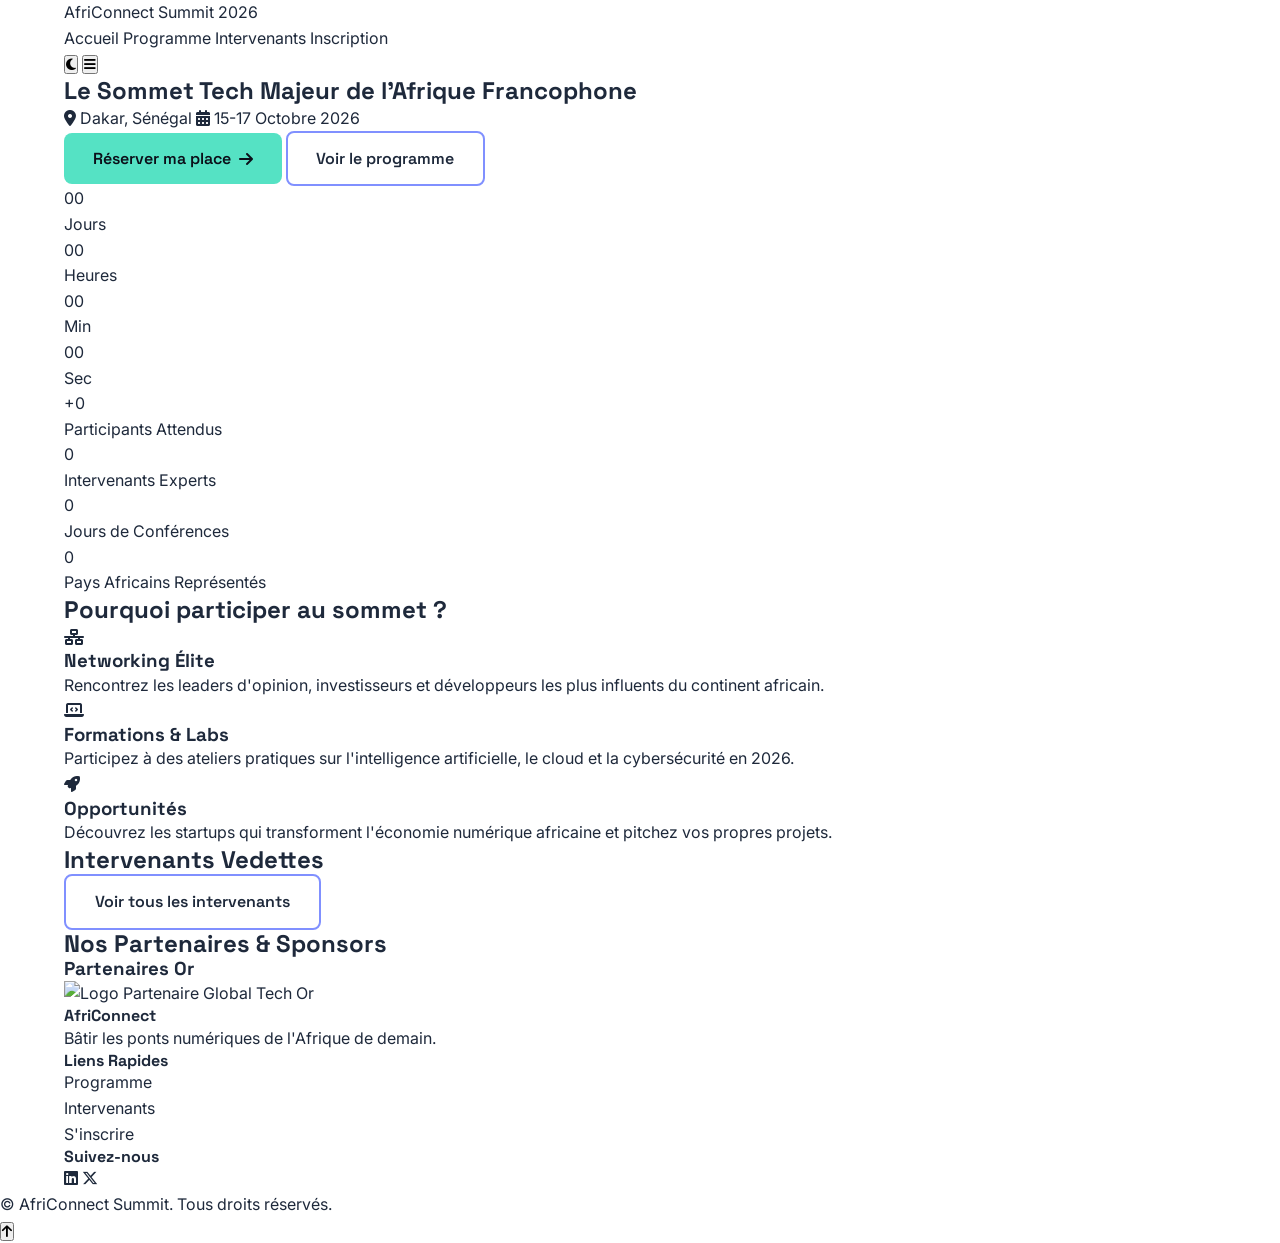
==== index.html @ b9d04c06 "feat: structure HTML sémantique de la page d'accueil avec navbar et footer" ====
<!DOCTYPE html>
<html lang="fr">
<head>
    <meta charset="UTF-8">
    <meta name="viewport" content="width=device-width, initial-scale=1.0">
    <title>AfriConnect Summit 2026 | Accueil</title>
    <link rel="preconnect" href="https://fonts.googleapis.com">
    <link rel="preconnect" href="https://fonts.gstatic.com" crossorigin>
    <link href="https://fonts.googleapis.com/css2?family=Inter:wght@400;500;600&family=Space+Grotesk:wght@500;700&display=swap" rel="stylesheet">
    
    <link rel="stylesheet" href="https://cdnjs.cloudflare.com/ajax/libs/font-awesome/6.4.0/css/all.min.css">
    
    <link rel="stylesheet" href="css/style.css">
</head>
<body>

    <header class="navbar-header">
        <div class="container navbar">
            <a href="index.html" class="logo">AfriConnect Summit 2026</a>
            
            <nav class="nav-links" aria-label="Navigation principale">
                <a href="index.html" class="active">Accueil</a>
                <a href="programme.html">Programme</a>
                <a href="intervenants.html">Intervenants</a>
                <a href="contact.html">Inscription</a>
            </nav>
            
            <div class="nav-actions">
                <button id="theme-toggle" aria-label="Changer de thème">
                    <i class="fa-solid : checked fa-moon"></i>
                </button>
                <button class="hamburger" aria-label="Ouvrir le menu mobile">
                    <i class="fa-solid fa-bars"></i>
                </button>
            </div>
        </div>
    </header>

    <main>
        <section class="hero-section">
            <div class="container hero-content">
                <h1>Le Sommet Tech Majeur de l'Afrique Francophone</h1>
                <div class="hero-subtitle">
                    <span><i class="fa-solid fa-location-dot"></i> Dakar, Sénégal</span>
                    <span><i class="fa-solid fa-calendar-days"></i> 15-17 Octobre 2026</span>
                </div>
                
                <div class="hero-buttons">
                    <a href="contact.html" class="btn btn-primary">Réserver ma place <i class="fa-solid fa-arrow-right"></i></a>
                    <a href="programme.html" class="btn btn-secondary">Voir le programme</a>
                </div>
                
                <div class="countdown-container">
                    <div class="countdown-item">
                        <span id="days">00</span>
                        <p>Jours</p>
                    </div>
                    <div class="countdown-item">
                        <span id="hours">00</span>
                        <p>Heures</p>
                    </div>
                    <div class="countdown-item">
                        <span id="minutes">00</span>
                        <p>Min</p>
                    </div>
                    <div class="countdown-item">
                        <span id="seconds">00</span>
                        <p>Sec</p>
                    </div>
                </div>
            </div>
        </section>

        <section class="stats-section section-padding">
            <div class="container">
                <div class="stats-grid">
                    <article class="stat-card">
                        <span class="stat-number" data-target="1200">+0</span>
                        <p class="stat-label">Participants Attendus</p>
                    </article>
                    <article class="stat-card">
                        <span class="stat-number" data-target="48">0</span>
                        <p class="stat-label">Intervenants Experts</p>
                    </article>
                    <article class="stat-card">
                        <span class="stat-number" data-target="3">0</span>
                        <p class="stat-label">Jours de Conférences</p>
                    </article>
                    <article class="stat-card">
                        <span class="stat-number" data-target="12">0</span>
                        <p class="stat-label">Pays Africains Représentés</p>
                    </article>
                </div>
            </div>
        </section>

        <section class="why-section section-padding">
            <div class="container">
                <h2 class="section-title">Pourquoi participer au sommet ?</h2>
                <div class="why-flex">
                    <div class="why-card">
                        <i class="fa-solid fa-network-wired why-icon"></i>
                        <h3>Networking Élite</h3>
                        <p>Rencontrez les leaders d'opinion, investisseurs et développeurs les plus influents du continent africain.</p>
                    </div>
                    <div class="why-card">
                        <i class="fa-solid fa-laptop-code why-icon"></i>
                        <h3>Formations & Labs</h3>
                        <p>Participez à des ateliers pratiques sur l'intelligence artificielle, le cloud et la cybersécurité en 2026.</p>
                    </div>
                    <div class="why-card">
                        <i class="fa-solid fa-rocket why-icon"></i>
                        <h3>Opportunités</h3>
                        <p>Découvrez les startups qui transforment l'économie numérique africaine et pitchez vos propres projets.</p>
                    </div>
                </div>
            </div>
        </section>

        <section class="featured-section section-padding">
            <div class="container">
                <h2 class="section-title">Intervenants Vedettes</h2>
                <div class="speakers-grid-featured">
                    </div>
                <div class="center-btn">
                    <a href="intervenants.html" class="btn btn-secondary">Voir tous les intervenants</a>
                </div>
            </div>
        </section>

        <section class="sponsors-section section-padding">
            <div class="container">
                <h2 class="section-title">Nos Partenaires & Sponsors</h2>
                
                <div class="sponsors-level gold">
                    <h3>Partenaires Or</h3>
                    <div class="sponsors-flex">
                        <div class="sponsor-logo"><img src="images/sponsor1.png" alt="Logo Partenaire Global Tech Or"></div>
                    </div>
                </div>
            </div>
        </section>
    </main>

    <footer class="main-footer">
        <div class="container footer-content">
            <div class="footer-col">
                <h4>AfriConnect</h4>
                <p>Bâtir les ponts numériques de l'Afrique de demain.</p>
            </div>
            <div class="footer-col">
                <h4>Liens Rapides</h4>
                <ul>
                    <li><a href="programme.html">Programme</a></li>
                    <li><a href="intervenants.html">Intervenants</a></li>
                    <li><a href="contact.html">S'inscrire</a></li>
                </ul>
            </div>
            <div class="footer-col">
                <h4>Suivez-nous</h4>
                <div class="social-links">
                    <a href="#" aria-label="Suivre sur LinkedIn"><i class="fa-brands fa-linkedin"></i></a>
                    <a href="#" aria-label="Suivre sur X / Twitter"><i class="fa-brands fa-x-twitter"></i></a>
                </div>
            </div>
        </div>
        <div class="footer-bottom">
            <p>&copy; <span id="footer-year"></span> AfriConnect Summit. Tous droits réservés.</p>
        </div>
        <button id="scroll-top" aria-label="Retourner en haut de la page"><i class="fa-solid fa-arrow-up"></i></button>
    </footer>

</body>
</html>
---- css/style.css ----
/* ==========================================================================
   1. VARIABLES & THÈMES (Design System) - AfriConnect Summit 2026
   ========================================================================== */
:root {
    /* Polices obligatoires (Expressive pour titres, Lisible pour le corps) */
    --font-title: 'Space Grotesk', 'Montserrat', sans-serif;
    --font-body: 'Inter', 'Roboto', sans-serif;
    
    /* Espacements, Bordures & Transitions */
    --radius-sm: 4px;
    --radius-md: 8px;
    --radius-lg: 16px;
    --transition-smooth: all 0.3s ease-in-out;
    --container-width: 1200px;

    /* Palette Light Mode (Inspirée de ta palette de couleurs) */
    --bg-primary: #ffffff;
    --bg-secondary: #f4f7fe;        
    --text-primary: #1e293b;        
    --text-secondary: #64748b;      
    
    /* Nuances extraites de ton dégradé */
    --brand-primary: #8090ff;       /* Bleu-violet (gauche de la palette) */
    --brand-secondary: #63b5e5;     /* Bleu-cyan (milieu de la palette) */
    --accent-color: #55e2c4;        /* Turquoise/Menthe vif (droite de la palette) */
    --accent-hover: #40cbb1;        
    
    --border-color: #e2e8f0;
    --shadow-color: rgba(128, 144, 255, 0.15);
}

/* Configuration anticipée du Thème Sombre via l'attribut [data-theme="dark"] */
[data-theme="dark"] {
    --bg-primary: #0b0f19;          
    --bg-secondary: #151b2c;        
    --text-primary: #f8fafc;
    --text-secondary: #94a3b8;
    
    --brand-primary: #9aa7ff;       
    --brand-secondary: #7ecbf5;
    --accent-color: #50f2b0;        /* Plus lumineux en mode sombre pour le contraste */
    --accent-hover: #55e2c4;
    
    --border-color: #242f47;
    --shadow-color: rgba(0, 0, 0, 0.5);
}

/* ==========================================================================
   2. STYLES DE BASE & RESET GLOBAL
   ========================================================================== */
* {
    margin: 0;
    padding: 0;
    box-sizing: border-box;
}

html {
    scroll-behavior: smooth; /* Requis pour le bouton retour en haut fluide */
}

body {
    font-family: var(--font-body);
    background-color: var(--bg-primary);
    color: var(--text-primary);
    line-height: 1.6;
    transition: var(--transition-smooth); /* Permet une transition fluide lors du switch de thème */
    overflow-x: hidden;
}

h1, h2, h3, h4 {
    font-family: var(--font-title);
    font-weight: 700;
    line-height: 1.2;
}

a {
    text-decoration: none;
    color: inherit;
    transition: var(--transition-smooth);
}

ul {
    list-style: none;
}

img {
    max-width: 100%;
    display: block;
}

/* Conteneur global centré */
.container {
    width: 100%;
    max-width: var(--container-width);
    margin: 0 auto;
    padding: 0 1.5rem;
}

/* ==========================================================================
   3. COMPOSANTS DE BOUTONS INTERACTIFS (Avec transitions)
   ========================================================================== */
.btn {
    display: inline-flex;
    align-items: center;
    gap: 0.5rem;
    padding: 0.8rem 1.8rem;
    border-radius: var(--radius-md);
    font-family: var(--font-title);
    font-weight: 600;
    cursor: pointer;
    transition: var(--transition-smooth);
    border: none;
}

.btn-primary {
    background-color: var(--accent-color);
    color: #0b0f19; /* Évite le texte blanc sur fond menthe trop clair */
}

.btn-primary:hover {
    background-color: var(--accent-hover);
    transform: translateY(-2px); /* Effet d'élévation moderne au survol */
}

.btn-secondary {
    background-color: transparent;
    border: 2px solid var(--brand-primary);
    color: var(--text-primary);
}

.btn-secondary:hover {
    background-color: var(--brand-primary);
    color: #ffffff;
    transform: translateY(-2px);
}
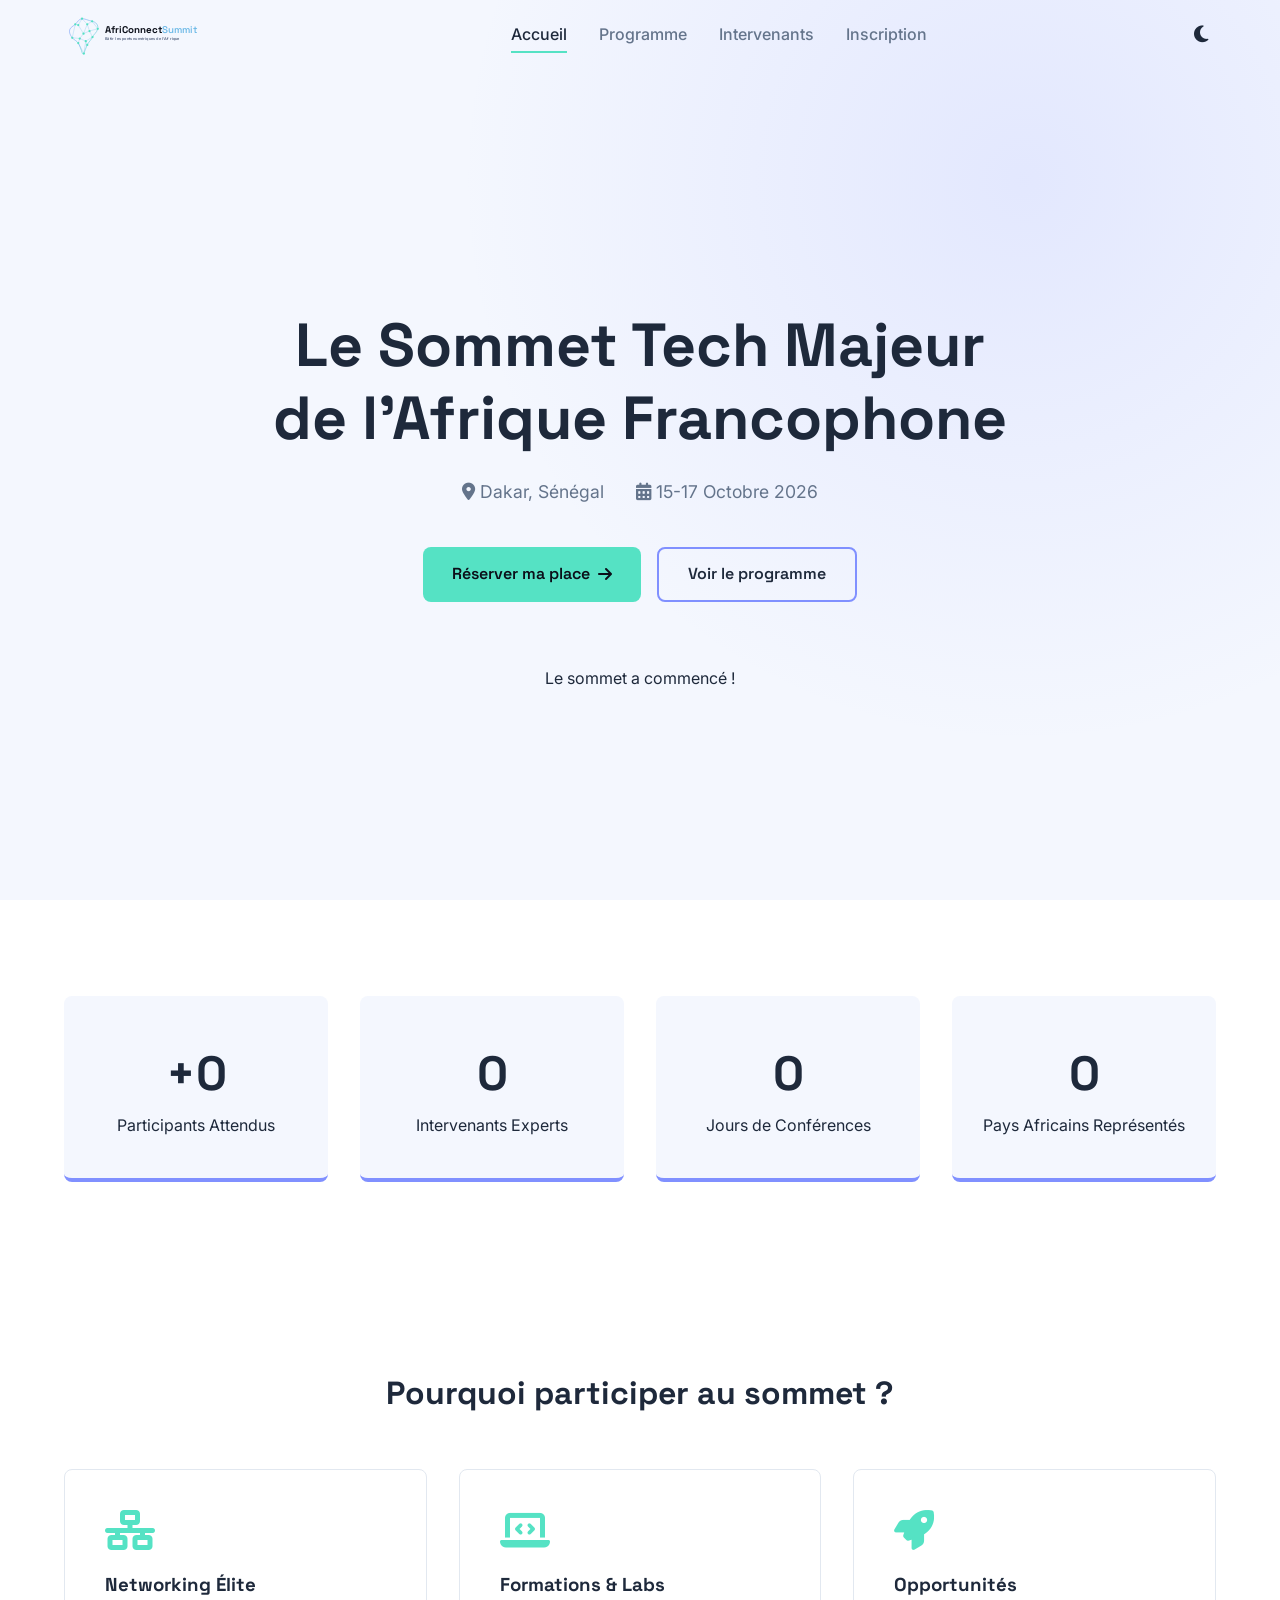
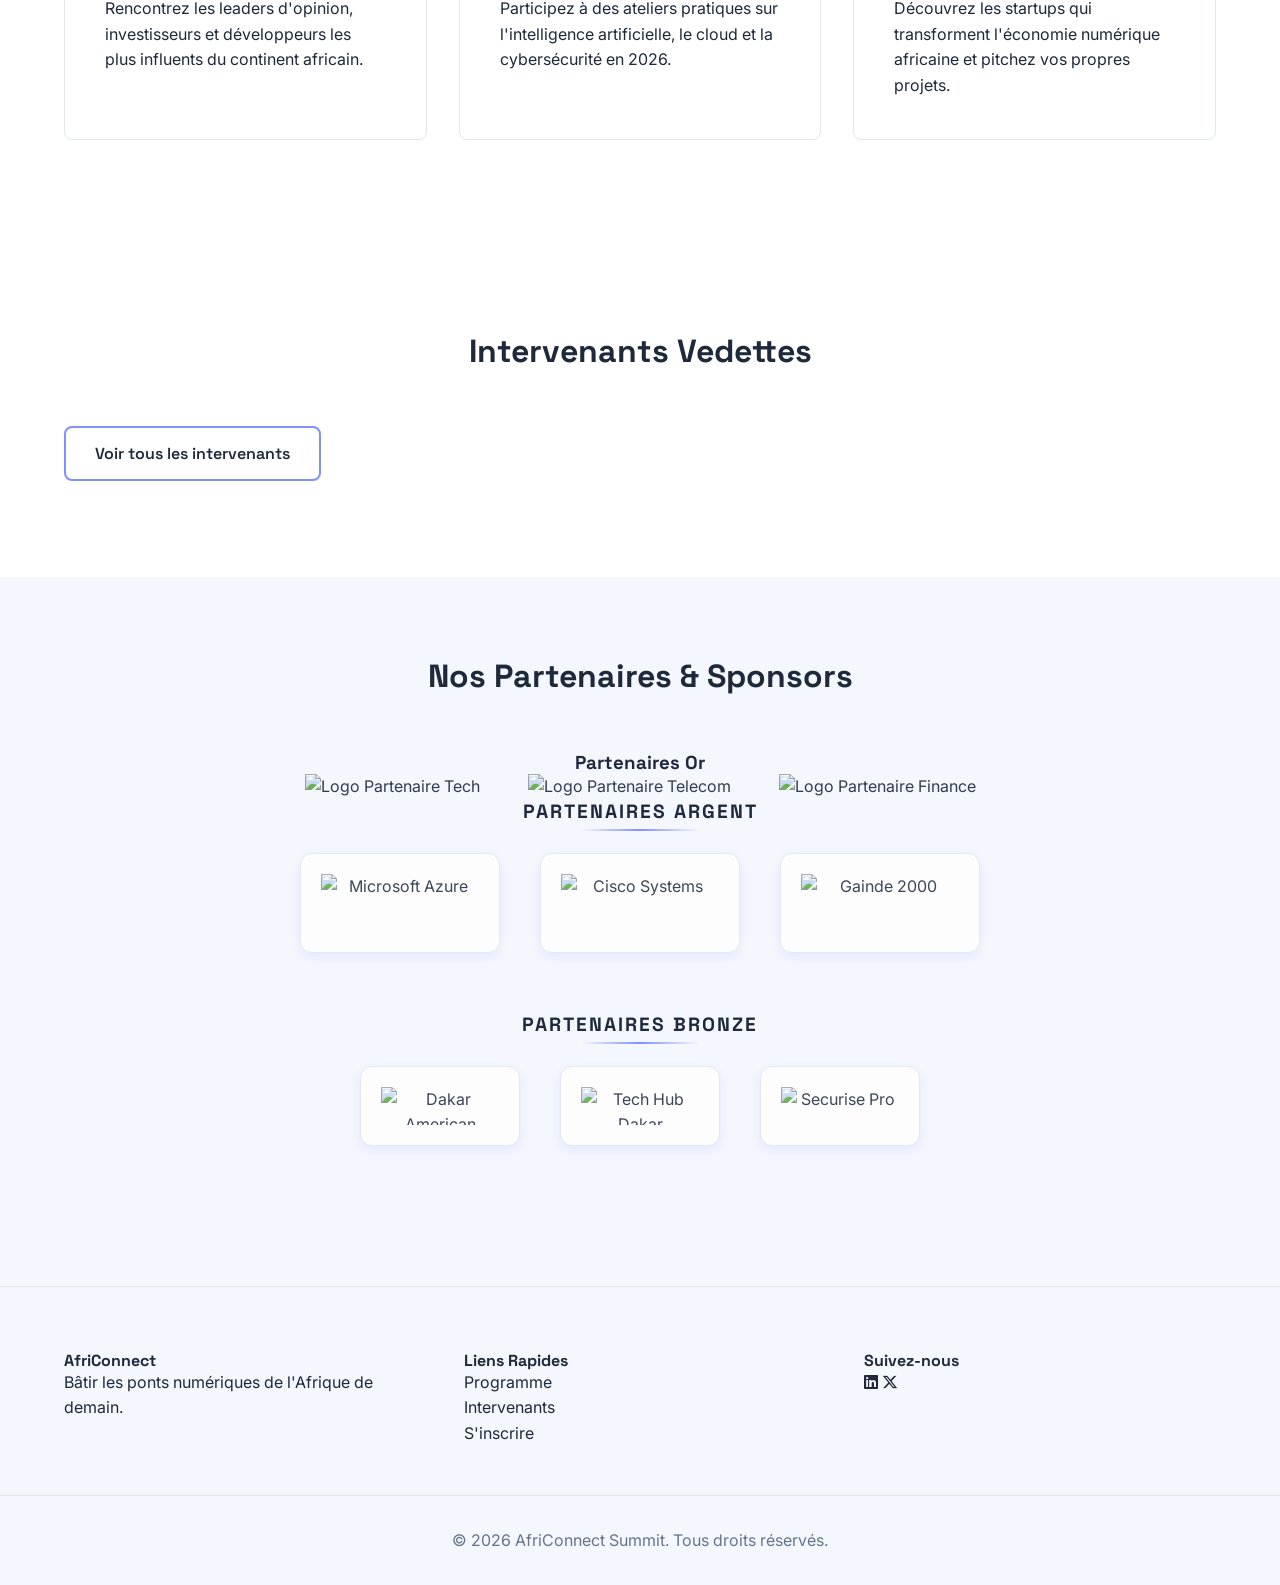
==== commit 808bf23d: "feat: styles de la page d'accueil et scripts js du dark mode et du compte a rebours et le logo SVG d" ====
--- a/index.html
+++ b/index.html
@@ -16,7 +16,73 @@
 
     <header class="navbar-header">
         <div class="container navbar">
-            <a href="index.html" class="logo">AfriConnect Summit 2026</a>
+          <a href="index.html" class="logo" style="height: 45px; display: flex; align-items: center; text-decoration: none;">
+  <svg xmlns="http://www.w3.org/2000/svg" viewBox="0 0 500 120" style="height: 100%; width: auto;">
+    <defs>
+      <linearGradient id="afriGrad" x1="0%" y1="0%" x2="100%" y2="100%">
+        <stop offset="0%" stop-color="#8090ff" />
+        <stop offset="50%" stop-color="#63b5e5" />
+        <stop offset="100%" stop-color="#55e2c4" />
+      </linearGradient>
+      
+      <style>
+        .logo-text-main { font-family: 'Space Grotesk', sans-serif; font-weight: 700; font-size: 26px; fill: #0b0f19; }
+        .logo-text-sub { font-family: 'Space Grotesk', sans-serif; font-weight: 500; font-size: 26px; fill: #63b5e5; }
+        .logo-tagline { font-family: 'Inter', sans-serif; font-size: 10px; fill: #67748e; letter-spacing: 0.5px; }
+        .network-node { fill: #55e2c4; }
+        .network-line { stroke: url(#afriGrad); stroke-width: 1; stroke-opacity: 0.7; }
+        .network-border { stroke: url(#afriGrad); stroke-width: 1.5; fill: none; }
+        
+        /* Version magique : quand la page passe en mode sombre, le texte devient blanc */
+        [data-theme="dark"] .logo-text-main { fill: #ffffff !important; }
+        [data-theme="dark"] .logo-tagline { fill: #a0aec0 !important; }
+      </style>
+    </defs>
+
+    <g transform="translate(10, 10)">
+      <path class="network-border" d="M 38,5 C 45,5 55,10 65,12 C 75,14 82,22 80,32 C 78,42 68,48 66,54 C 64,60 55,68 52,75 C 49,82 45,92 43,98 C 42,100 39,100 38,95 C 37,90 31,75 28,70 C 25,65 17,62 12,56 C 7,50 3,42 5,35 C 7,28 15,25 20,20 C 25,15 31,5 38,5 Z" />
+      <line class="network-line" x1="38" y1="5" x2="52" y2="20" />
+      <line class="network-line" x1="52" y1="20" x2="65" y2="12" />
+      <line class="network-line" x1="52" y1="20" x2="58" y2="38" />
+      <line class="network-line" x1="65" y1="12" x2="80" y2="32" />
+      <line class="network-line" x1="80" y1="32" x2="58" y2="38" />
+      <line class="network-line" x1="58" y1="38" x2="66" y2="54" />
+      <line class="network-line" x1="58" y1="38" x2="42" y2="45" />
+      <line class="network-line" x1="52" y1="20" x2="42" y2="45" />
+      <line class="network-line" x1="38" y1="5" x2="28" y2="22" />
+      <line class="network-line" x1="28" y1="22" x2="42" y2="45" />
+      <line class="network-line" x1="28" y1="22" x2="20" y2="20" />
+      <line class="network-line" x1="20" y1="20" x2="12" y2="56" />
+      <line class="network-line" x1="42" y1="45" x2="32" y2="58" />
+      <line class="network-line" x1="12" y1="56" x2="32" y2="58" />
+      <line class="network-line" x1="32" y1="58" x2="28" y2="70" />
+      <line class="network-line" x1="32" y1="58" x2="48" y2="65" />
+      <line class="network-line" x1="66" y1="54" x2="48" y2="65" />
+      <line class="network-line" x1="48" y1="65" x2="52" y2="75" />
+      <line class="network-line" x1="48" y1="65" x2="43" y2="98" />
+      <line class="network-line" x1="28" y1="70" x2="43" y2="98" />
+
+      <circle class="network-node" cx="38" cy="5" r="3" />
+      <circle class="network-node" cx="65" cy="12" r="3" />
+      <circle class="network-node" cx="52" cy="20" r="3" />
+      <circle class="network-node" cx="80" cy="32" r="3" />
+      <circle class="network-node" cx="28" cy="22" r="3" />
+      <circle class="network-node" cx="20" cy="20" r="3" />
+      <circle class="network-node" cx="42" cy="45" r="3" />
+      <circle class="network-node" cx="58" cy="38" r="3" />
+      <circle class="network-node" cx="66" cy="54" r="3" />
+      <circle class="network-node" cx="12" cy="56" r="3" />
+      <circle class="network-node" cx="32" cy="58" r="3" />
+      <circle class="network-node" cx="48" cy="65" r="3" />
+      <circle class="network-node" cx="28" cy="70" r="3" />
+      <circle class="network-node" cx="52" cy="75" r="3" />
+      <circle class="network-node" cx="43" cy="98" r="3" />
+    </g>
+
+    <text x="110" y="52" class="logo-text-main">AfriConnect<tspan class="logo-text-sub">Summit</tspan></text>
+    <text x="110" y="72" class="logo-tagline">Bâtir les ponts numériques de l'Afrique</text>
+  </svg>
+</a>
             
             <nav class="nav-links" aria-label="Navigation principale">
                 <a href="index.html" class="active">Accueil</a>
@@ -135,9 +201,48 @@
                 <div class="sponsors-level gold">
                     <h3>Partenaires Or</h3>
                     <div class="sponsors-flex">
-                        <div class="sponsor-logo"><img src="images/sponsor1.png" alt="Logo Partenaire Global Tech Or"></div>
-                    </div>
-                </div>
+                        <div class="sponsor-logo">
+                             <img src="images/global tech.jpg" alt="Logo Partenaire Tech">
+                        </div>
+    
+                        <div class="sponsor-logo">
+                             <img src="images/telecom.png" alt="Logo Partenaire Telecom">
+                        </div>
+    
+                        <div class="sponsor-logo">
+                                <img src="images/banque.jpg" alt="Logo Partenaire Finance">
+                         </div>
+                    </div>
+                </div>
+                <div class="sponsors-tier tier-silver">
+            <h3>Partenaires Argent</h3>
+            <div class="sponsors-grid">
+                <div class="sponsor-card">
+                    <img src="images/logo microsoft.png" alt="Microsoft Azure">
+                </div>
+                <div class="sponsor-card">
+                    <img src="images/logo cisco.jpg" alt="Cisco Systems">
+                </div>
+                <div class="sponsor-card">
+                    <img src="images/logo gainde.jpg" alt="Gainde 2000">
+                </div>
+            </div>
+        </div>
+
+        <div class="sponsors-tier tier-bronze">
+            <h3>Partenaires Bronze</h3>
+            <div class="sponsors-grid">
+                <div class="sponsor-card">
+                    <img src="images/logo dalc.png" alt="Dakar American Language Center">
+                </div>
+                <div class="sponsor-card">
+                    <img src="images/logo startup.png" alt="Tech Hub Dakar">
+                </div>
+                <div class="sponsor-card">
+                    <img src="images/logo startup2.png" alt="Securise Pro">
+                </div>
+            </div>
+        </div>
             </div>
         </section>
     </main>
@@ -168,6 +273,7 @@
             <p>&copy; <span id="footer-year"></span> AfriConnect Summit. Tous droits réservés.</p>
         </div>
         <button id="scroll-top" aria-label="Retourner en haut de la page"><i class="fa-solid fa-arrow-up"></i></button>
+        <script src="js/main.js"></script>
     </footer>
 
 </body>
--- a/css/style.css
+++ b/css/style.css
@@ -132,4 +132,445 @@
     background-color: var(--brand-primary);
     color: #ffffff;
     transform: translateY(-2px);
+}
+/* ==========================================================================
+   4. NAVIGATION (NAVBAR), HERO & COMPTE À REBOURS
+   ========================================================================== */
+header, .navbar-header {
+    position: fixed;
+    top: 0;
+    left: 0;
+    width: 100%;
+    z-index: 1000;
+    background-color: transparent; /* Transparente par défaut tout en haut */
+    transition: var(--transition-smooth);
+    border-bottom: 1px solid transparent;
+}
+
+/* Quand on défile, on applique le flou et un fond semi-transparent */
+header.scrolled, .navbar-header.scrolled {
+    background-color: rgba(11, 15, 25, 0.7); /* Fond sombre mais transparent (ajuste selon ton thème) */
+    backdrop-filter: blur(10px); /* Effet flouté moderne */
+    -webkit-backdrop-filter: blur(10px); /* Version pour Safari */
+    border-bottom: 1px solid var(--border-color);
+    box-shadow: 0 4px 20px var(--shadow-color);
+}
+
+.navbar {
+    display: flex;
+    justify-content: space-between;
+    align-items: center;
+    height: 70px;
+}
+
+.logo {
+    font-family: var(--font-title);
+    font-weight: 700;
+    font-size: 1.3rem;
+    background: linear-gradient(135deg, var(--brand-primary), var(--accent-color));
+    -webkit-background-clip: text;
+    -webkit-text-fill-color: transparent;
+}
+
+.nav-links {
+    display: flex;
+    gap: 2rem;
+}
+
+.nav-links a {
+    font-weight: 500;
+    color: var(--text-secondary);
+    position: relative;
+}
+
+.nav-links a:hover, .nav-links a.active {
+    color: var(--text-primary);
+}
+
+.nav-links a::after {
+    content: '';
+    position: absolute;
+    bottom: -5px;
+    left: 0;
+    width: 0;
+    height: 2px;
+    background-color: var(--accent-color);
+    transition: var(--transition-smooth);
+}
+
+.nav-links a:hover::after, .nav-links a.active::after {
+    width: 100%;
+}
+
+.nav-actions {
+    display: flex;
+    align-items: center;
+    gap: 1rem;
+}
+
+#theme-toggle, .hamburger {
+    background: transparent;
+    border: none;
+    color: var(--text-primary);
+    font-size: 1.2rem;
+    cursor: pointer;
+    padding: 0.5rem;
+    transition: var(--transition-smooth);
+}
+
+.hamburger {
+    display: none; /* Masqué sur PC */
+}
+
+/* --- Section Hero & Countdown --- */
+.hero-section {
+    min-height: 100vh;
+    display: flex;
+    align-items: center;
+    background: radial-gradient(circle at 80% 20%, var(--shadow-color), transparent 45%), var(--bg-secondary);
+    padding-top: 100px;
+}
+
+.hero-content {
+    text-align: center;
+    max-width: 800px;
+}
+
+.hero-content h1 {
+    font-size: clamp(2.2rem, 5vw, 3.8rem);
+    margin-bottom: 1.5rem;
+}
+
+.hero-subtitle {
+    display: flex;
+    justify-content: center;
+    gap: 2rem;
+    margin-bottom: 2.5rem;
+    color: var(--text-secondary);
+    font-size: 1.1rem;
+}
+
+.hero-buttons {
+    display: flex;
+    justify-content: center;
+    gap: 1rem;
+    margin-bottom: 4rem;
+}
+
+.countdown-container {
+    display: flex;
+    justify-content: center;
+    gap: 1.5rem;
+    flex-wrap: wrap;
+}
+
+.countdown-item {
+    background: var(--bg-primary);
+    border: 1px solid var(--border-color);
+    padding: 1.5rem;
+    border-radius: var(--radius-lg);
+    min-width: 100px;
+    box-shadow: 0 10px 30px var(--shadow-color);
+}
+
+.countdown-item span {
+    font-family: var(--font-title);
+    font-size: 2.5rem;
+    font-weight: 700;
+    color: var(--brand-primary);
+    display: block;
+}
+
+/* ==========================================================================
+   5. GRILLES ET SECTIONS RESPONSIVES (Grid & Flexbox)
+   ========================================================================== */
+.section-padding {
+    padding: 6rem 0;
+}
+
+.section-title {
+    text-align: center;
+    font-size: 2rem;
+    margin-bottom: 3.5rem;
+    position: relative;
+}
+
+/* --- Chiffres clés (Grid 4x1 -> 1x1) --- */
+.stats-grid {
+    display: grid;
+    grid-template-columns: repeat(auto-fit, minmax(220px, 1fr));
+    gap: 2rem;
+}
+
+.stat-card {
+    background: var(--bg-secondary);
+    padding: 2.5rem 1.5rem;
+    border-radius: var(--radius-md);
+    text-align: center;
+    border-bottom: 4px solid var(--brand-primary);
+}
+
+.stat-number {
+    font-family: var(--font-title);
+    font-size: 3rem;
+    font-weight: 700;
+    color: var(--text-primary);
+    display: block;
+}
+
+/* --- Pourquoi Participer (Flexbox standard) --- */
+.why-flex {
+    display: flex;
+    gap: 2rem;
+    justify-content: space-between;
+}
+
+.why-card {
+    flex: 1;
+    background: var(--bg-primary);
+    border: 1px solid var(--border-color);
+    padding: 2.5rem;
+    border-radius: var(--radius-md);
+    transition: var(--transition-smooth);
+}
+
+.why-card:hover {
+    transform: translateY(-5px);
+    box-shadow: 0 15px 35px var(--shadow-color);
+}
+
+.why-icon {
+    font-size: 2.5rem;
+    color: var(--accent-color);
+    margin-bottom: 1.5rem;
+}
+
+/* --- Sponsors & Footer --- */
+.sponsors-flex {
+    display: flex;
+    justify-content: center;
+    gap: 3rem;
+    align-items: center;
+    flex-wrap: wrap;
+}
+
+.sponsor-logo img {
+    max-height: 200px; /* Augmente la taille pour que ce soit bien visible */
+    width: auto;
+    object-fit: contain;
+    opacity: 0.9;
+    transition: var(--transition-smooth);
+}
+
+.sponsor-logo img:hover {
+    opacity: 1;
+    transform: scale(1.05); /* Petit effet de zoom élégant au survol */
+}
+
+.sponsor-logo img:hover {
+    filter: grayscale(0);
+    opacity: 1;
+}
+
+.main-footer {
+    background: var(--bg-secondary);
+    padding: 4rem 0 2rem;
+    border-top: 1px solid var(--border-color);
+}
+
+.footer-content {
+    display: flex;
+    justify-content: space-between;
+    gap: 3rem;
+    flex-wrap: wrap;
+    margin-bottom: 3rem;
+}
+
+.footer-col {
+    flex: 1;
+    min-width: 200px;
+}
+
+.footer-bottom {
+    text-align: center;
+    padding-top: 2rem;
+    border-top: 1px solid var(--border-color);
+    color: var(--text-secondary);
+}
+
+/* Bouton Retour en haut */
+#scroll-top {
+    position: fixed;
+    bottom: 30px;
+    right: 30px;
+    background: var(--accent-color);
+    color: #0b0f19;
+    border: none;
+    width: 45px;
+    height: 45px;
+    border-radius: 50%;
+    cursor: pointer;
+    display: flex;
+    align-items: center;
+    justify-content: center;
+    box-shadow: 0 5px 15px rgba(0,0,0,0.2);
+    opacity: 0;
+    visibility: hidden;
+    transition: var(--transition-smooth);
+    z-index: 999;
+}
+
+#scroll-top.show {
+    opacity: 1;
+    visibility: visible;
+}
+
+/* ==========================================================================
+   6. RESPONSIVE MEDIA QUERIES (Mobile First / Adaptation)
+   ========================================================================== */
+@media (max-width: 768px) {
+    .hamburger {
+        display: block;
+    }
+    
+    .nav-links {
+        position: fixed;
+        top: 70px;
+        right: -100%;
+        width: 80%;
+        height: calc(100vh - 70px);
+        background: var(--bg-primary);
+        flex-direction: column;
+        padding: 3rem;
+        transition: var(--transition-smooth);
+        border-left: 1px solid var(--border-color);
+    }
+    
+    .nav-links.active {
+        right: 0;
+    }
+    
+    .why-flex {
+        flex-direction: column;
+    }
+    
+    .hero-subtitle {
+        flex-direction: column;
+        gap: 0.5rem;
+    }
+}
+/* ==========================================
+   SECTION SPONSORS (OR, ARGENT, BRONZE)
+   ========================================== */
+.sponsors-section {
+    padding: 80px 0;
+    background-color: var(--bg-secondary);
+    text-align: center;
+}
+
+.sponsors-tier {
+    margin-bottom: 60px;
+}
+
+.sponsors-tier h3 {
+    font-family: var(--font-title);
+    font-size: 1.2rem;
+    color: var(--text-muted);
+    text-transform: uppercase;
+    letter-spacing: 2px;
+    margin-bottom: 30px;
+    position: relative;
+    display: inline-block;
+}
+
+/* Petit trait décoratif sous le titre de chaque niveau */
+.sponsors-tier h3::after {
+    content: '';
+    position: absolute;
+    bottom: -8px;
+    left: 25%;
+    width: 50%;
+    height: 2px;
+    background: linear-gradient(90deg, transparent, var(--brand-primary), transparent);
+}
+
+/* Grille flexible pour aligner les logos proprement */
+.sponsors-grid {
+    display: flex;
+    flex-wrap: wrap;
+    justify-content: center;
+    align-items: center;
+    gap: 40px;
+    max-width: 1000px;
+    margin: 0 auto;
+}
+
+/* Style de base d'un conteneur de logo */
+.sponsor-card {
+    background-color: var(--bg-primary);
+    border: 1px solid var(--border-color);
+    border-radius: 12px;
+    display: flex;
+    justify-content: center;
+    align-items: center;
+    transition: var(--transition-smooth);
+    padding: 20px;
+    box-shadow: 0 4px 10px var(--shadow-color);
+}
+
+.sponsor-card img {
+    width: 100%;
+    height: 100%;
+    object-fit: contain;
+    transition: var(--transition-smooth);
+}
+
+/* On applique l'opacité légère de base pour un effet homogène */
+.sponsor-card {
+    opacity: 0.85;
+}
+
+.sponsor-card:hover {
+    opacity: 1;
+    transform: translateY(-5px);
+    border-color: var(--brand-primary);
+    box-shadow: 0 8px 25px rgba(85, 226, 196, 0.15);
+}
+
+/* Au survol, le logo retrouve ses vraies couleurs d'origine */
+.sponsor-card:hover img {
+    filter: grayscale(0%);
+    opacity: 1;
+}
+
+/* ==========================================
+   🎯 DIFFÉRENCIATION VISUELLE DES TAILLES
+   ========================================== */
+
+/* 1. Niveau Or : Très grands et imposants */
+.tier-gold .sponsor-card {
+    width: 260px;
+    height: 130px;
+}
+
+/* 2. Niveau Argent : Taille moyenne standard */
+.tier-silver .sponsor-card {
+    width: 200px;
+    height: 100px;
+}
+
+/* 3. Niveau Bronze : Plus discrets et compacts */
+.tier-bronze .sponsor-card {
+    width: 160px;
+    height: 80px;
+}
+
+/* Responsive mobile : on réduit les tailles pour que ça tienne sur les petits écrans */
+@media (max-width: 768px) {
+    .sponsors-grid {
+        gap: 20px;
+    }
+    .tier-gold .sponsor-card { width: 180px; height: 100px; }
+    .tier-silver .sponsor-card { width: 150px; height: 80px; }
+    .tier-bronze .sponsor-card { width: 120px; height: 65px; }
 }
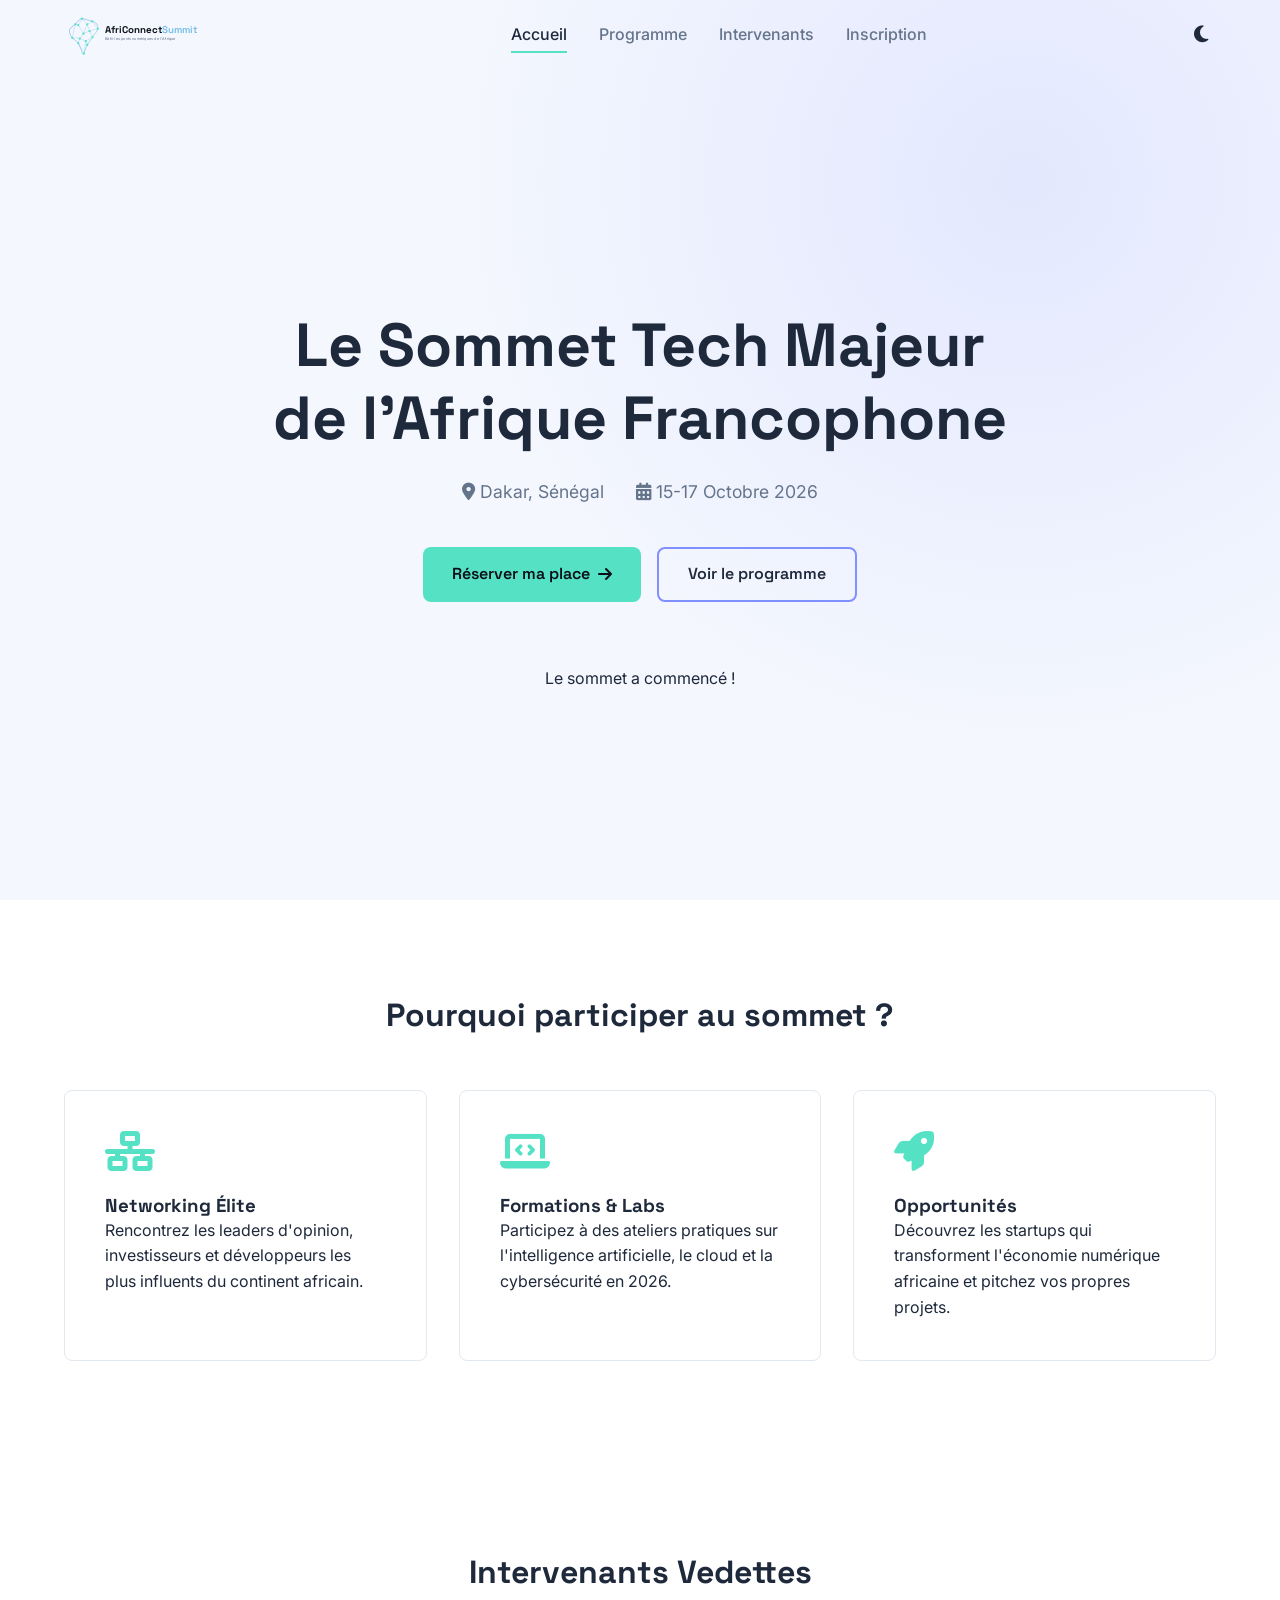
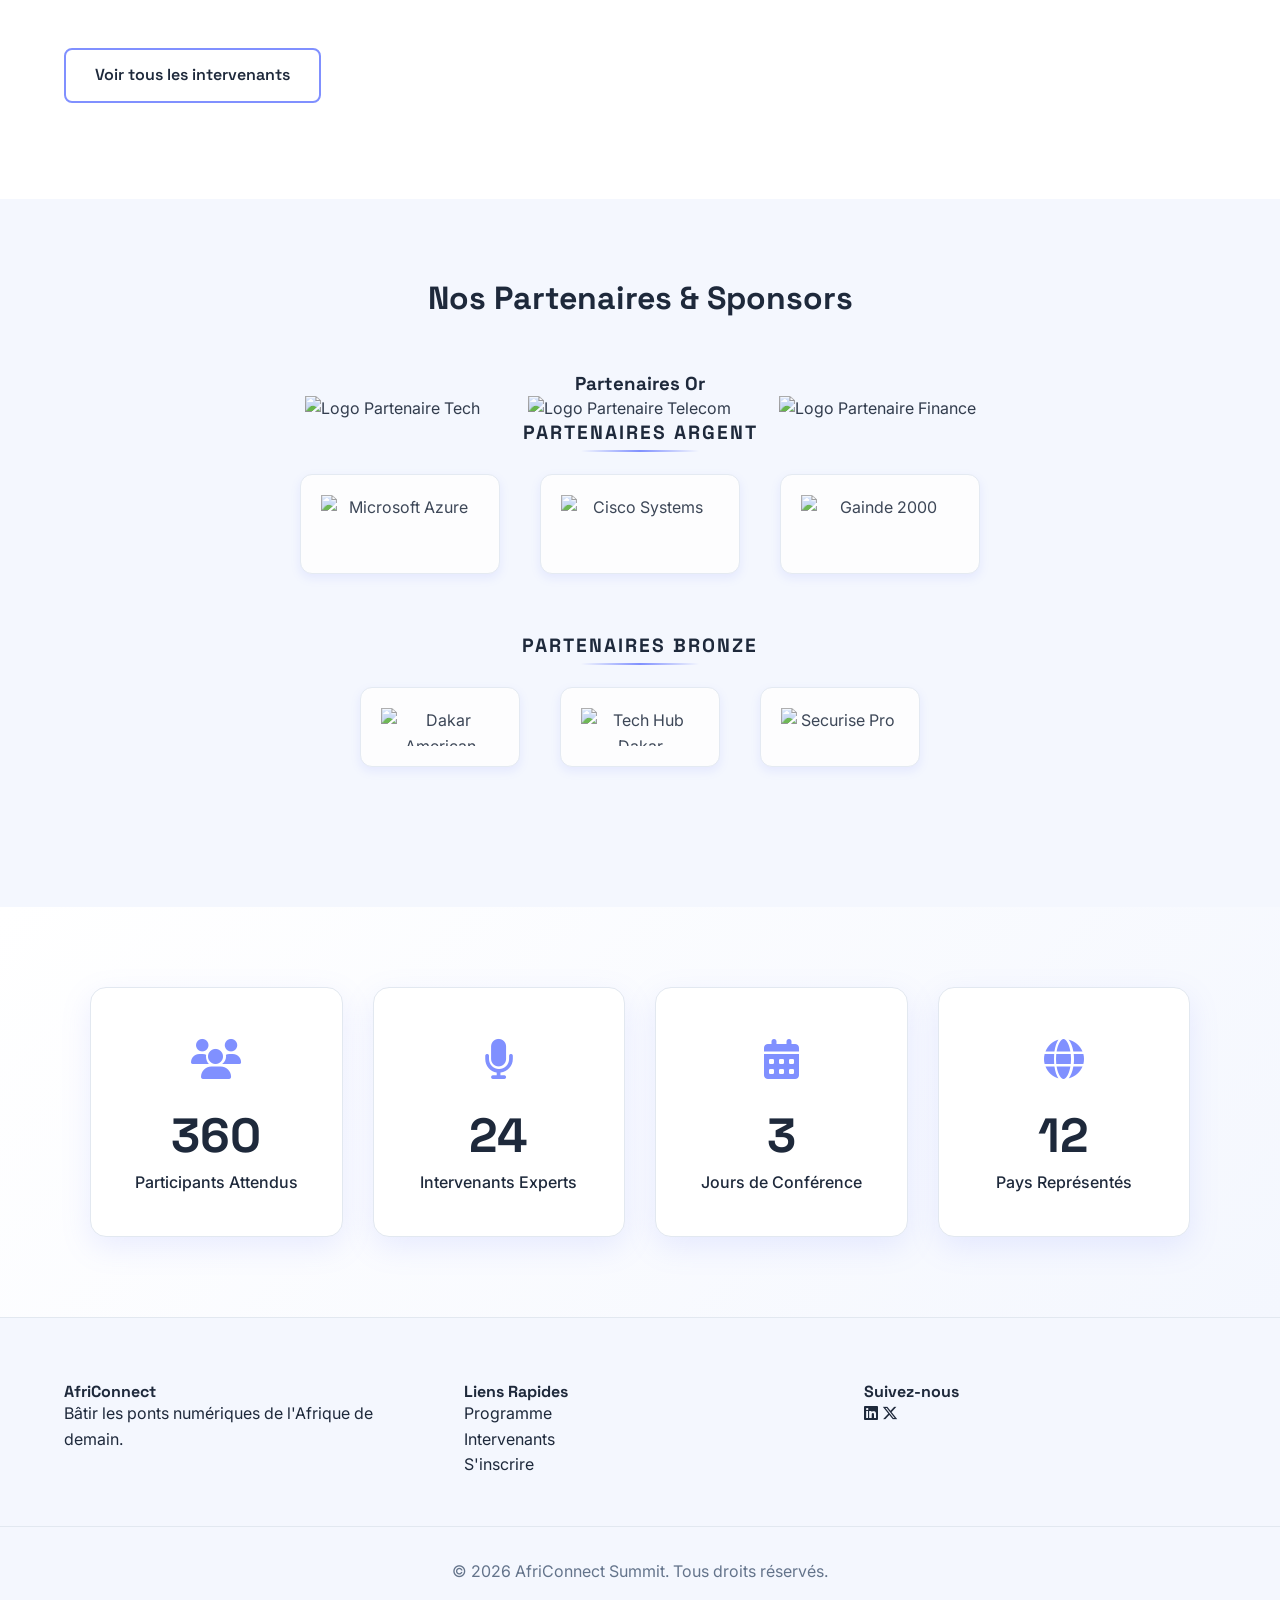
==== commit fd3760da: "feat: ajout de la section chiffres cles en grille css et compteurs animes au scroll" ====
--- a/index.html
+++ b/index.html
@@ -136,31 +136,7 @@
                 </div>
             </div>
         </section>
-
-        <section class="stats-section section-padding">
-            <div class="container">
-                <div class="stats-grid">
-                    <article class="stat-card">
-                        <span class="stat-number" data-target="1200">+0</span>
-                        <p class="stat-label">Participants Attendus</p>
-                    </article>
-                    <article class="stat-card">
-                        <span class="stat-number" data-target="48">0</span>
-                        <p class="stat-label">Intervenants Experts</p>
-                    </article>
-                    <article class="stat-card">
-                        <span class="stat-number" data-target="3">0</span>
-                        <p class="stat-label">Jours de Conférences</p>
-                    </article>
-                    <article class="stat-card">
-                        <span class="stat-number" data-target="12">0</span>
-                        <p class="stat-label">Pays Africains Représentés</p>
-                    </article>
-                </div>
-            </div>
-        </section>
-
-        <section class="why-section section-padding">
+     <section class="why-section section-padding">
             <div class="container">
                 <h2 class="section-title">Pourquoi participer au sommet ?</h2>
                 <div class="why-flex">
@@ -245,6 +221,43 @@
         </div>
             </div>
         </section>
+        <section id="stats" class="stats-section">
+    <div class="container">
+        <div class="stats-grid">
+            <div class="stat-card">
+                <div class="stat-icon">
+                    <i class="fas fa-users"></i>
+                </div>
+                <h3 class="stat-number" data-target="1200">0</h3>
+                <p class="stat-label">Participants Attendus</p>
+            </div>
+
+            <div class="stat-card">
+                <div class="stat-icon">
+                    <i class="fas fa-microphone"></i>
+                </div>
+                <h3 class="stat-number" data-target="48">0</h3>
+                <p class="stat-label">Intervenants Experts</p>
+            </div>
+
+            <div class="stat-card">
+                <div class="stat-icon">
+                    <i class="fas fa-calendar-alt"></i>
+                </div>
+                <h3 class="stat-number" data-target="3">0</h3>
+                <p class="stat-label">Jours de Conférence</p>
+            </div>
+
+            <div class="stat-card">
+                <div class="stat-icon">
+                    <i class="fas fa-globe"></i>
+                </div>
+                <h3 class="stat-number" data-target="12">0</h3>
+                <p class="stat-label">Pays Représentés</p>
+            </div>
+        </div>
+    </div>
+</section>
     </main>
 
     <footer class="main-footer">
--- a/css/style.css
+++ b/css/style.css
@@ -164,12 +164,14 @@
 }
 
 .logo {
-    font-family: var(--font-title);
-    font-weight: 700;
-    font-size: 1.3rem;
-    background: linear-gradient(135deg, var(--brand-primary), var(--accent-color));
-    -webkit-background-clip: text;
-    -webkit-text-fill-color: transparent;
+    display: flex;
+    align-items: center;
+    text-decoration: none;
+    transition: var(--transition-smooth);
+}
+
+.logo:hover {
+    opacity: 0.9;
 }
 
 .nav-links {
@@ -295,28 +297,7 @@
     position: relative;
 }
 
-/* --- Chiffres clés (Grid 4x1 -> 1x1) --- */
-.stats-grid {
-    display: grid;
-    grid-template-columns: repeat(auto-fit, minmax(220px, 1fr));
-    gap: 2rem;
-}
-
-.stat-card {
-    background: var(--bg-secondary);
-    padding: 2.5rem 1.5rem;
-    border-radius: var(--radius-md);
-    text-align: center;
-    border-bottom: 4px solid var(--brand-primary);
-}
-
-.stat-number {
-    font-family: var(--font-title);
-    font-size: 3rem;
-    font-weight: 700;
-    color: var(--text-primary);
-    display: block;
-}
+
 
 /* --- Pourquoi Participer (Flexbox standard) --- */
 .why-flex {
@@ -573,4 +554,59 @@
     .tier-gold .sponsor-card { width: 180px; height: 100px; }
     .tier-silver .sponsor-card { width: 150px; height: 80px; }
     .tier-bronze .sponsor-card { width: 120px; height: 65px; }
+}
+/* ==========================================
+   SECTION CHIFFRES CLÉS (CSS GRID)
+   ========================================== */
+.stats-section {
+    padding: 80px 0;
+    background: linear-gradient(135deg, var(--bg-primary), var(--bg-secondary));
+    position: relative;
+    overflow: hidden;
+}
+
+/* Grille responsive demandée par le sujet */
+.stats-grid {
+    display: grid;
+    grid-template-columns: repeat(auto-fit, minmax(220px, 1fr));
+    gap: 30px;
+    max-width: 1100px;
+    margin: 0 auto;
+}
+
+.stat-card {
+    background-color: var(--bg-primary);
+    border: 1px solid var(--border-color);
+    padding: 40px 30px;
+    border-radius: 16px;
+    text-align: center;
+    transition: var(--transition-smooth);
+    box-shadow: 0 10px 30px var(--shadow-color);
+}
+
+.stat-card:hover {
+    transform: translateY(-8px);
+    border-color: var(--brand-primary);
+    box-shadow: 0 15px 35px rgba(85, 226, 196, 0.15);
+}
+
+.stat-icon {
+    font-size: 2.5rem;
+    color: var(--brand-primary);
+    margin-bottom: 20px;
+}
+
+.stat-number {
+    font-family: var(--font-title);
+    font-size: 3rem;
+    font-weight: 800;
+    color: var(--text-primary);
+    margin-bottom: 10px;
+    line-height: 1;
+}
+
+.stat-label {
+    font-size: 1rem;
+    color: var(--text-muted);
+    font-weight: 500;
 }
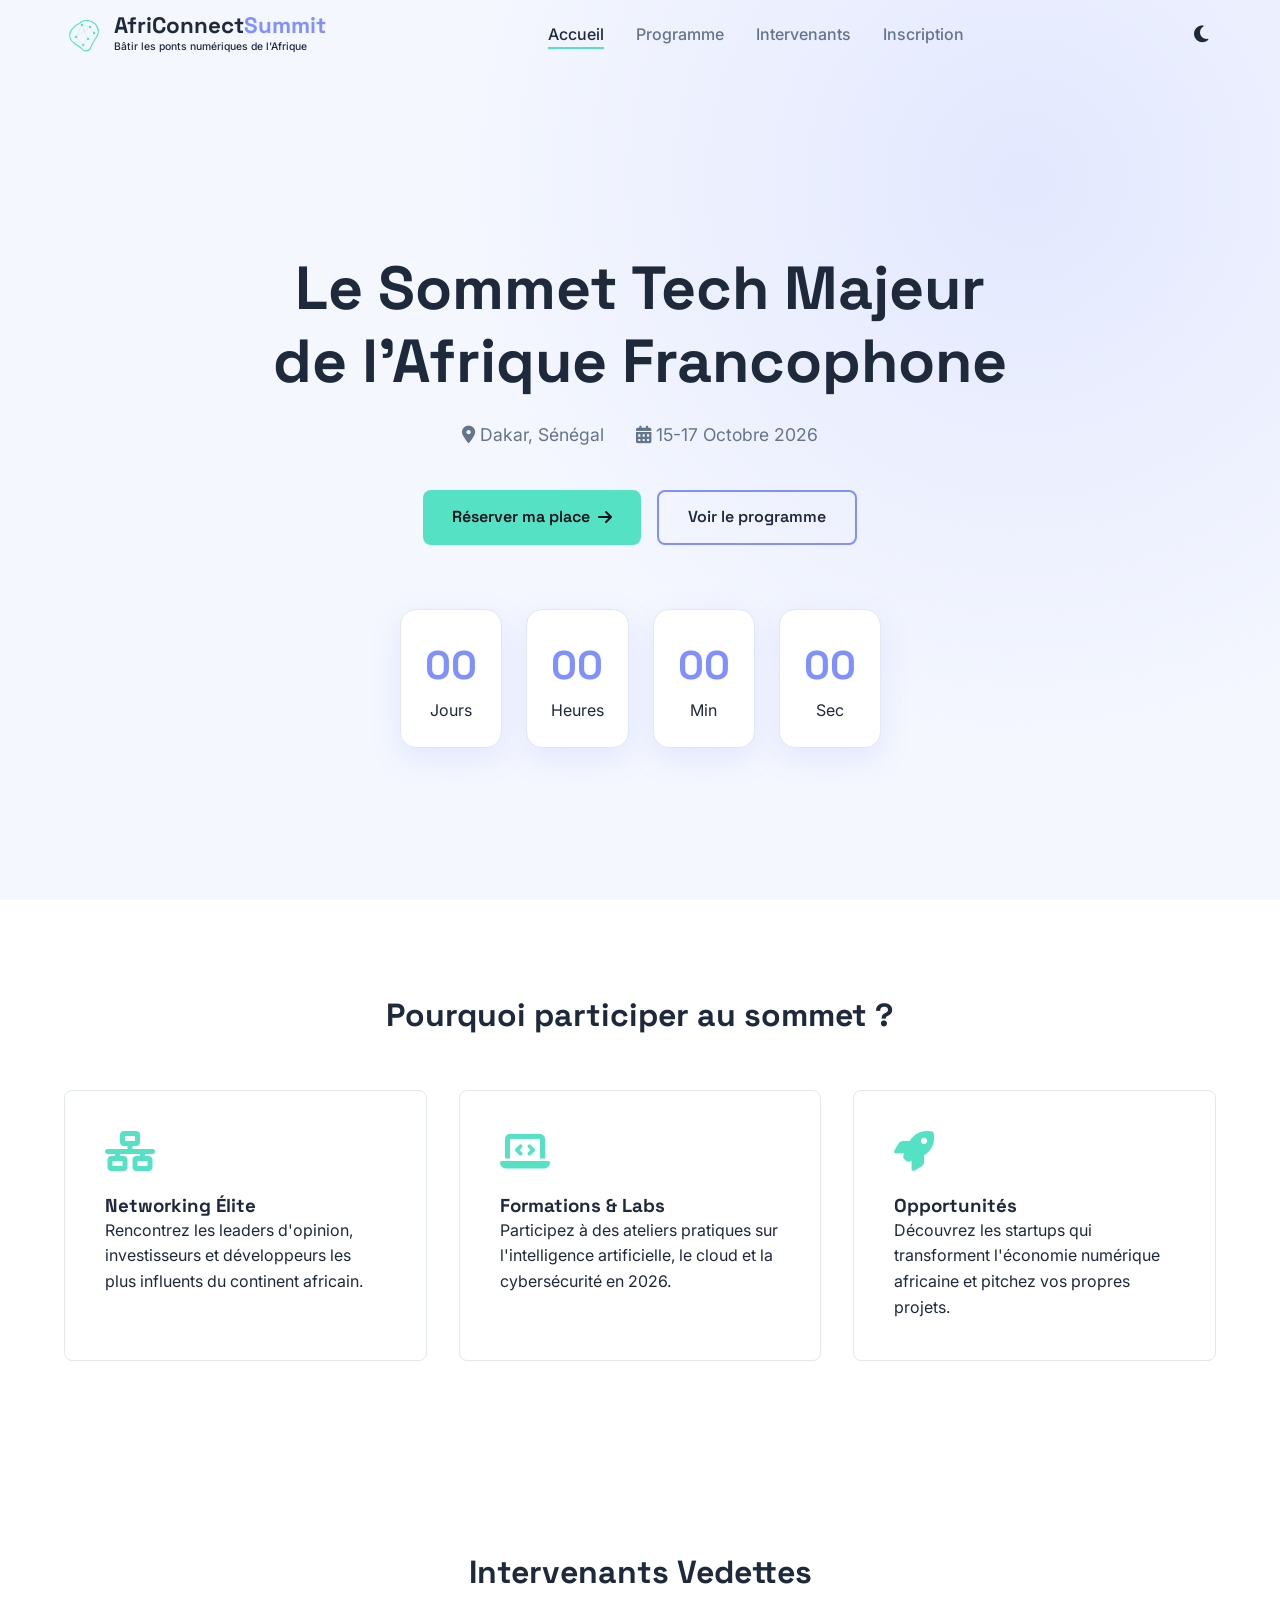
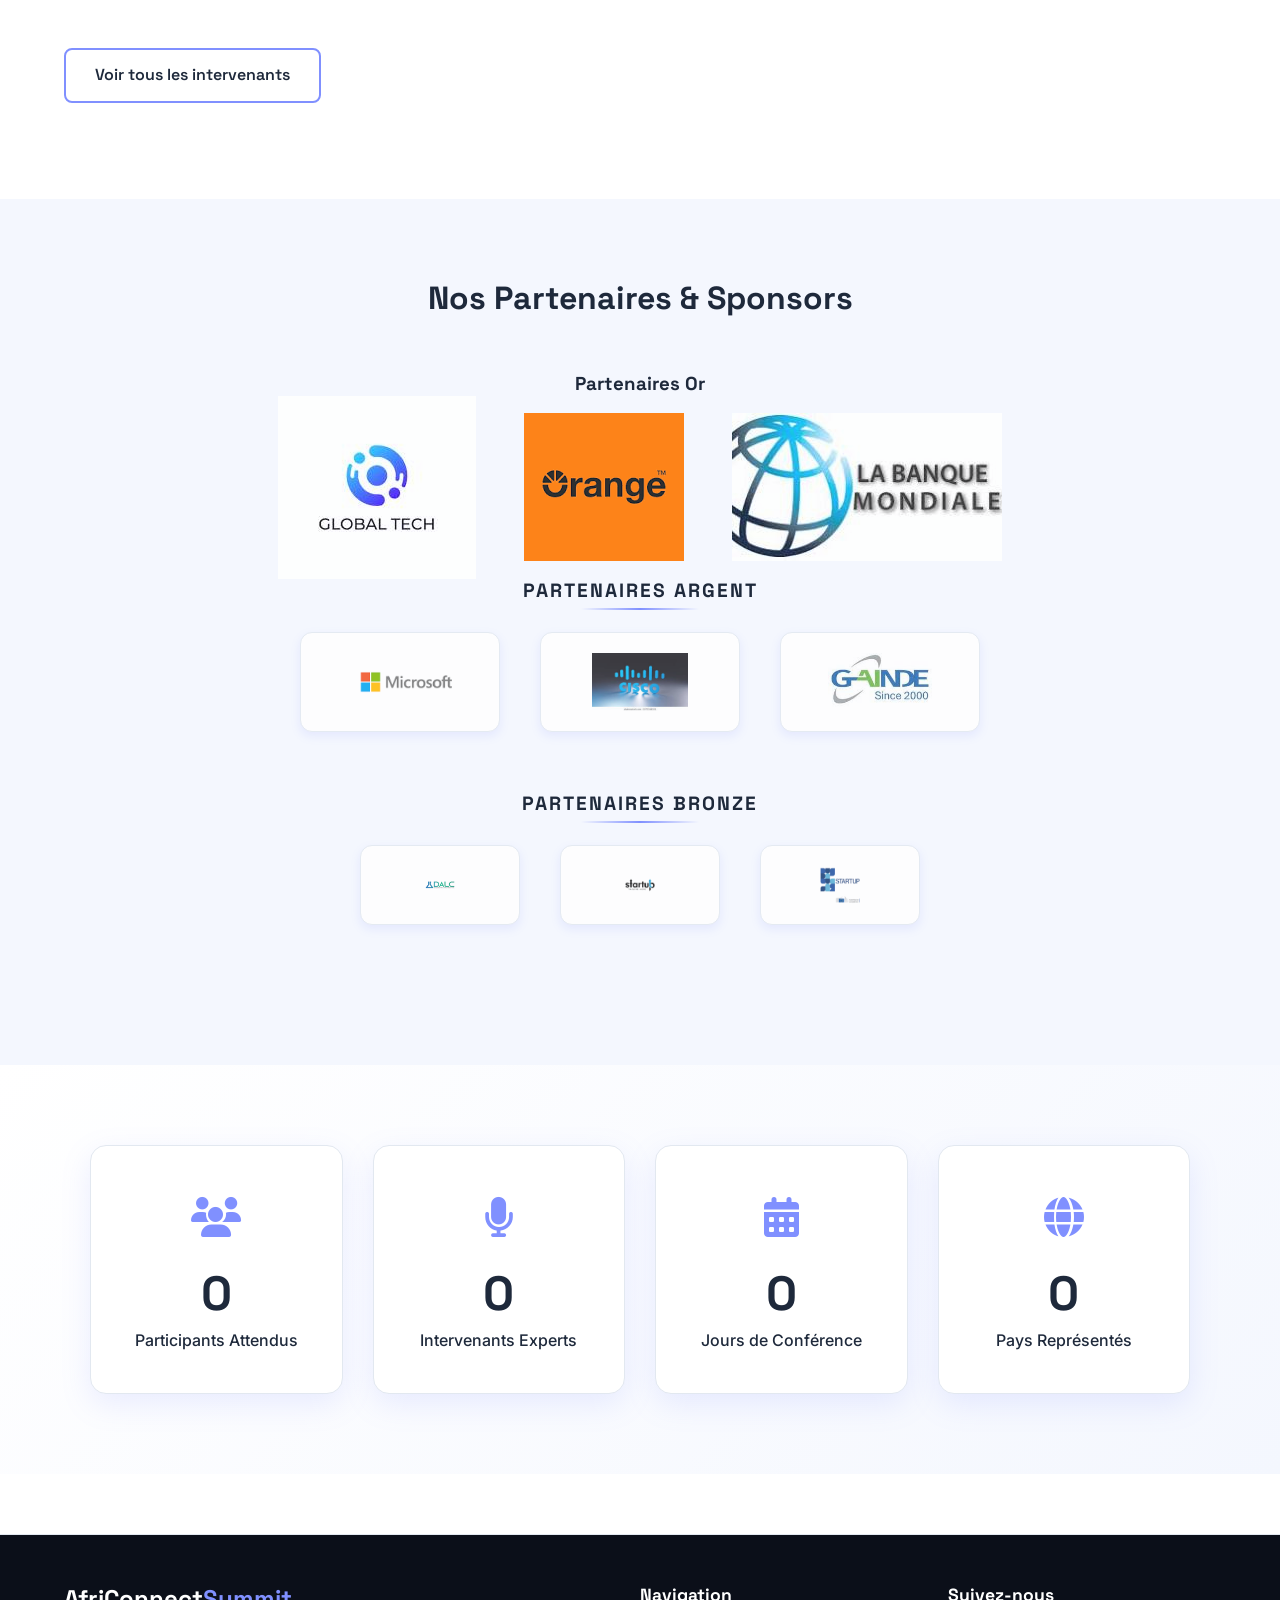
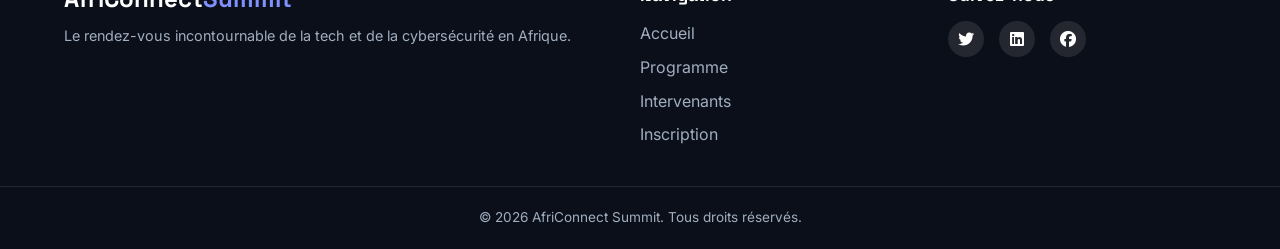
==== commit 5e7d255a: ": integration de la page programme et gestion dynamique des onglets des jours en js et modification " ====
--- a/index.html
+++ b/index.html
@@ -14,92 +14,40 @@
 </head>
 <body>
 
-    <header class="navbar-header">
-        <div class="container navbar">
-          <a href="index.html" class="logo" style="height: 45px; display: flex; align-items: center; text-decoration: none;">
-  <svg xmlns="http://www.w3.org/2000/svg" viewBox="0 0 500 120" style="height: 100%; width: auto;">
-    <defs>
-      <linearGradient id="afriGrad" x1="0%" y1="0%" x2="100%" y2="100%">
-        <stop offset="0%" stop-color="#8090ff" />
-        <stop offset="50%" stop-color="#63b5e5" />
-        <stop offset="100%" stop-color="#55e2c4" />
-      </linearGradient>
-      
-      <style>
-        .logo-text-main { font-family: 'Space Grotesk', sans-serif; font-weight: 700; font-size: 26px; fill: #0b0f19; }
-        .logo-text-sub { font-family: 'Space Grotesk', sans-serif; font-weight: 500; font-size: 26px; fill: #63b5e5; }
-        .logo-tagline { font-family: 'Inter', sans-serif; font-size: 10px; fill: #67748e; letter-spacing: 0.5px; }
-        .network-node { fill: #55e2c4; }
-        .network-line { stroke: url(#afriGrad); stroke-width: 1; stroke-opacity: 0.7; }
-        .network-border { stroke: url(#afriGrad); stroke-width: 1.5; fill: none; }
-        
-        /* Version magique : quand la page passe en mode sombre, le texte devient blanc */
-        [data-theme="dark"] .logo-text-main { fill: #ffffff !important; }
-        [data-theme="dark"] .logo-tagline { fill: #a0aec0 !important; }
-      </style>
-    </defs>
-
-    <g transform="translate(10, 10)">
-      <path class="network-border" d="M 38,5 C 45,5 55,10 65,12 C 75,14 82,22 80,32 C 78,42 68,48 66,54 C 64,60 55,68 52,75 C 49,82 45,92 43,98 C 42,100 39,100 38,95 C 37,90 31,75 28,70 C 25,65 17,62 12,56 C 7,50 3,42 5,35 C 7,28 15,25 20,20 C 25,15 31,5 38,5 Z" />
-      <line class="network-line" x1="38" y1="5" x2="52" y2="20" />
-      <line class="network-line" x1="52" y1="20" x2="65" y2="12" />
-      <line class="network-line" x1="52" y1="20" x2="58" y2="38" />
-      <line class="network-line" x1="65" y1="12" x2="80" y2="32" />
-      <line class="network-line" x1="80" y1="32" x2="58" y2="38" />
-      <line class="network-line" x1="58" y1="38" x2="66" y2="54" />
-      <line class="network-line" x1="58" y1="38" x2="42" y2="45" />
-      <line class="network-line" x1="52" y1="20" x2="42" y2="45" />
-      <line class="network-line" x1="38" y1="5" x2="28" y2="22" />
-      <line class="network-line" x1="28" y1="22" x2="42" y2="45" />
-      <line class="network-line" x1="28" y1="22" x2="20" y2="20" />
-      <line class="network-line" x1="20" y1="20" x2="12" y2="56" />
-      <line class="network-line" x1="42" y1="45" x2="32" y2="58" />
-      <line class="network-line" x1="12" y1="56" x2="32" y2="58" />
-      <line class="network-line" x1="32" y1="58" x2="28" y2="70" />
-      <line class="network-line" x1="32" y1="58" x2="48" y2="65" />
-      <line class="network-line" x1="66" y1="54" x2="48" y2="65" />
-      <line class="network-line" x1="48" y1="65" x2="52" y2="75" />
-      <line class="network-line" x1="48" y1="65" x2="43" y2="98" />
-      <line class="network-line" x1="28" y1="70" x2="43" y2="98" />
-
-      <circle class="network-node" cx="38" cy="5" r="3" />
-      <circle class="network-node" cx="65" cy="12" r="3" />
-      <circle class="network-node" cx="52" cy="20" r="3" />
-      <circle class="network-node" cx="80" cy="32" r="3" />
-      <circle class="network-node" cx="28" cy="22" r="3" />
-      <circle class="network-node" cx="20" cy="20" r="3" />
-      <circle class="network-node" cx="42" cy="45" r="3" />
-      <circle class="network-node" cx="58" cy="38" r="3" />
-      <circle class="network-node" cx="66" cy="54" r="3" />
-      <circle class="network-node" cx="12" cy="56" r="3" />
-      <circle class="network-node" cx="32" cy="58" r="3" />
-      <circle class="network-node" cx="48" cy="65" r="3" />
-      <circle class="network-node" cx="28" cy="70" r="3" />
-      <circle class="network-node" cx="52" cy="75" r="3" />
-      <circle class="network-node" cx="43" cy="98" r="3" />
-    </g>
-
-    <text x="110" y="52" class="logo-text-main">AfriConnect<tspan class="logo-text-sub">Summit</tspan></text>
-    <text x="110" y="72" class="logo-tagline">Bâtir les ponts numériques de l'Afrique</text>
-  </svg>
-</a>
-            
-            <nav class="nav-links" aria-label="Navigation principale">
-                <a href="index.html" class="active">Accueil</a>
-                <a href="programme.html">Programme</a>
-                <a href="intervenants.html">Intervenants</a>
-                <a href="contact.html">Inscription</a>
-            </nav>
-            
-            <div class="nav-actions">
-                <button id="theme-toggle" aria-label="Changer de thème">
-                    <i class="fa-solid : checked fa-moon"></i>
-                </button>
-                <button class="hamburger" aria-label="Ouvrir le menu mobile">
-                    <i class="fa-solid fa-bars"></i>
-                </button>
-            </div>
-        </div>
+  <header class="navbar-header">
+        <nav class="container navbar">
+            <a href="index.html" class="logo">
+                <svg width="40" height="40" viewBox="0 0 100 100" fill="none" xmlns="http://www.w3.org/2000/svg">
+                    <path d="M40 20 C45 15, 55 12, 65 15 C75 18, 82 25, 85 35 C88 45, 82 55, 78 60 C74 65, 70 75, 65 85 C60 90, 50 92, 45 85 C40 78, 30 75, 25 70 C18 65, 12 55, 15 45 C18 35, 30 25, 40 20 Z" stroke="#55E2C4" stroke-width="3" stroke-linecap="round" stroke-linejoin="round"/>
+                    <circle cx="45" cy="25" r="3" fill="#55E2C4"/>
+                    <circle cx="65" cy="30" r="3" fill="#55E2C4"/>
+                    <circle cx="75" cy="45" r="3" fill="#55E2C4"/>
+                    <circle cx="60" cy="60" r="3" fill="#55E2C4"/>
+                    <circle cx="48" cy="75" r="3" fill="#55E2C4"/>
+                    <circle cx="30" cy="55" r="3" fill="#55E2C4"/>
+                    <path d="M45 25 L65 30 M65 30 L75 45 M75 45 L60 60 M60 60 L48 75 M48 75 L30 55 M30 55 L45 25 M45 25 L60 60 M65 30 L30 55" stroke="#55E2C4" stroke-width="1" stroke-dasharray="3 3"/>
+                </svg>
+                <div style="display: flex; flex-direction: column; margin-left: 10px;">
+                    <span style="font-family: var(--font-title); font-size: 1.4rem; font-weight: 800; color: var(--text-primary); line-height: 1.1;">
+                        AfriConnect<span style="color: var(--brand-primary);">Summit</span>
+                    </span>
+                    <span style="font-size: 0.65rem; color: var(--text-muted); font-weight: 500; white-space: nowrap;">
+                        Bâtir les ponts numériques de l'Afrique
+                    </span>
+                </div>
+            </a>
+
+            <ul class="nav-links">
+                <li><a href="index.html" class="active">Accueil</a></li>
+                <li><a href="programme.html">Programme</a></li>
+                <li><a href="index.html#intervenants">Intervenants</a></li>
+                <li><a href="index.html#inscription">Inscription</a></li>
+            </ul>
+
+            <button id="theme-toggle" class="theme-btn" aria-label="Changer de thème">
+                <i class="fas fa-moon"></i>
+            </button>
+        </nav>
     </header>
 
     <main>
@@ -258,35 +206,36 @@
         </div>
     </div>
 </section>
+
     </main>
-
-    <footer class="main-footer">
+<!-- FOOTER COMPLET -->
+    <footer class="site-footer">
         <div class="container footer-content">
-            <div class="footer-col">
-                <h4>AfriConnect</h4>
-                <p>Bâtir les ponts numériques de l'Afrique de demain.</p>
-            </div>
-            <div class="footer-col">
-                <h4>Liens Rapides</h4>
+            <div class="footer-brand">
+                <h3>AfriConnect<span>Summit</span></h3>
+                <p>Le rendez-vous incontournable de la tech et de la cybersécurité en Afrique.</p>
+            </div>
+            <div class="footer-links">
+                <h4>Navigation</h4>
                 <ul>
+                    <li><a href="index.html">Accueil</a></li>
                     <li><a href="programme.html">Programme</a></li>
-                    <li><a href="intervenants.html">Intervenants</a></li>
-                    <li><a href="contact.html">S'inscrire</a></li>
+                    <li><a href="index.html#intervenants">Intervenants</a></li>
+                    <li><a href="index.html#inscription">Inscription</a></li>
                 </ul>
             </div>
-            <div class="footer-col">
+            <div class="footer-social">
                 <h4>Suivez-nous</h4>
-                <div class="social-links">
-                    <a href="#" aria-label="Suivre sur LinkedIn"><i class="fa-brands fa-linkedin"></i></a>
-                    <a href="#" aria-label="Suivre sur X / Twitter"><i class="fa-brands fa-x-twitter"></i></a>
-                </div>
-            </div>
-        </div>
-        <div class="footer-bottom">
-            <p>&copy; <span id="footer-year"></span> AfriConnect Summit. Tous droits réservés.</p>
-        </div>
-        <button id="scroll-top" aria-label="Retourner en haut de la page"><i class="fa-solid fa-arrow-up"></i></button>
-        <script src="js/main.js"></script>
+                <div class="social-icons">
+                    <a href="#"><i class="fab fa-twitter"></i></a>
+                    <a href="#"><i class="fab fa-linkedin"></i></a>
+                    <a href="#"><i class="fab fa-facebook"></i></a>
+                </div>
+            </div>
+        </div>
+        <div class="footer-bottom text-center">
+            <p>&copy; 2026 AfriConnect Summit. Tous droits réservés.</p>
+        </div>
     </footer>
 
 </body>
--- a/css/style.css
+++ b/css/style.css
@@ -609,4 +609,402 @@
     font-size: 1rem;
     color: var(--text-muted);
     font-weight: 500;
+}
+/* ==========================================
+   PAGE PROGRAMME : ONGLETS ET TABLEAUX
+   ========================================== */
+
+/* Conteneur des boutons d'onglets */
+.tabs-container {
+    display: flex;
+    justify-content: center;
+    gap: 15px;
+    margin-bottom: 40px;
+}
+
+.tab-btn {
+    background-color: var(--bg-secondary);
+    border: 1px solid var(--border-color);
+    padding: 15px 30px;
+    border-radius: 12px;
+    cursor: pointer;
+    display: flex;
+    flex-direction: column;
+    align-items: center;
+    transition: var(--transition-smooth);
+    min-width: 180px;
+}
+
+.tab-btn .tab-title {
+    font-family: var(--font-title);
+    font-size: 1.1rem;
+    font-weight: 700;
+    color: var(--text-primary);
+}
+
+.tab-btn .tab-date {
+    font-size: 0.85rem;
+    color: var(--text-muted);
+    margin-top: 5px;
+}
+
+/* Style de l'onglet actif */
+.tab-btn.active, .tab-btn:hover {
+    background-color: var(--brand-primary);
+    border-color: var(--brand-primary);
+}
+
+.tab-btn.active .tab-title, .tab-btn.active .tab-date {
+    color: #ffffff; /* Le texte passe en blanc sur bouton de couleur */
+}
+
+/* Gestion de l'affichage du contenu des onglets */
+.tab-content {
+    display: none; /* Masqué par défaut */
+    animation: fadeIn 0.4s ease-in-out;
+}
+
+.tab-content.active {
+    display: block; /* Visible uniquement si actif */
+}
+
+/* 📊 Style des tableaux de planning */
+.program-table {
+    width: 100%;
+    border-collapse: collapse;
+    background-color: var(--bg-primary);
+    border: 1px solid var(--border-color);
+    border-radius: 16px;
+    overflow: hidden;
+    box-shadow: 0 10px 30px var(--shadow-color);
+}
+
+.program-table th {
+    background-color: var(--bg-secondary);
+    color: var(--text-primary);
+    font-family: var(--font-title);
+    font-weight: 700;
+    text-align: left;
+    padding: 20px;
+    border-bottom: 2px solid var(--border-color);
+}
+
+.program-table td {
+    padding: 20px;
+    border-bottom: 1px solid var(--border-color);
+    color: var(--text-primary);
+    font-size: 0.95rem;
+}
+
+.program-table tr:last-child td {
+    border-bottom: none;
+}
+
+.program-table tr:hover {
+    background-color: rgba(85, 226, 196, 0.03); /* Léger survol sur la ligne */
+}
+
+.time-col {
+    font-weight: 700;
+    color: var(--brand-primary);
+    white-space: nowrap;
+}
+
+.event-title {
+    font-weight: 500;
+}
+
+/* Animation fluide de transition */
+@keyframes fadeIn {
+    from { opacity: 0; transform: translateY(10px); }
+    to { opacity: 1; transform: translateY(0); }
+}
+
+/* Responsive mobile */
+@media (max-width: 768px) {
+    .tabs-container { flex-direction: column; }
+    .tab-btn { width: 100%; }
+    .program-table th, .program-table td { padding: 12px; font-size: 0.85rem; }
+}
+/* ==========================================
+   PAGE PROGRAMME - DESIGN HARMONIEUX
+   ========================================== */
+
+.main-content {
+    margin-top: 80px;
+}
+
+.page-header {
+    padding: 40px 0 20px;
+    background-color: var(--bg-secondary);
+    border-bottom: 1px solid var(--border-color);
+}
+
+.breadcrumb {
+    font-size: 0.85rem;
+    color: var(--text-muted);
+    margin-bottom: 10px;
+}
+
+.breadcrumb a {
+    color: var(--brand-primary);
+    text-decoration: none;
+}
+
+.breadcrumb .active {
+    color: var(--text-primary);
+    font-weight: 600;
+}
+
+.page-title {
+    font-family: var(--font-title);
+    font-size: 2.2rem;
+    color: var(--text-primary);
+    margin-bottom: 5px;
+}
+
+.page-subtitle {
+    color: var(--text-muted);
+    font-size: 1rem;
+}
+
+.main-section {
+    padding: 40px 0 80px;
+}
+
+/* Onglets */
+.tabs-container {
+    display: flex;
+    justify-content: center;
+    gap: 15px;
+    margin-bottom: 30px;
+}
+
+.tab-btn {
+    background-color: var(--bg-secondary);
+    border: 1px solid var(--border-color);
+    padding: 12px 25px;
+    border-radius: 12px;
+    cursor: pointer;
+    display: flex;
+    flex-direction: column;
+    align-items: center;
+    transition: var(--transition-smooth);
+    min-width: 150px;
+}
+
+.tab-btn .tab-name {
+    font-family: var(--font-title);
+    font-weight: 700;
+    font-size: 1.05rem;
+    color: var(--text-primary);
+}
+
+.tab-btn .tab-sub {
+    font-size: 0.8rem;
+    color: var(--text-muted);
+}
+
+.tab-btn.active, .tab-btn:hover {
+    background-color: var(--brand-primary);
+    border-color: var(--brand-primary);
+}
+
+.tab-btn.active .tab-name, 
+.tab-btn.active .tab-sub {
+    color: #0b0f19 !important;
+}
+
+.tab-pane {
+    display: none;
+}
+
+.tab-pane.active {
+    display: block;
+    animation: fadeIn 0.4s ease;
+}
+
+/* Tableau */
+.program-table {
+    width: 100%;
+    border-collapse: collapse;
+    background-color: var(--bg-primary);
+    border: 1px solid var(--border-color);
+    border-radius: 12px;
+    overflow: hidden;
+    box-shadow: 0 5px 20px var(--shadow-color);
+}
+
+.program-table th {
+    background-color: var(--bg-secondary);
+    color: var(--text-primary);
+    text-align: left;
+    padding: 15px 20px;
+    font-family: var(--font-title);
+    border-bottom: 2px solid var(--border-color);
+}
+
+.program-table td {
+    padding: 15px 20px;
+    border-bottom: 1px solid var(--border-color);
+    color: var(--text-primary);
+    font-size: 0.95rem;
+}
+
+.program-table tbody tr:nth-child(even) {
+    background-color: var(--bg-secondary);
+}
+
+.time-col {
+    font-weight: 700;
+    color: var(--brand-primary);
+    white-space: nowrap;
+}
+
+/* Thématiques 2x2 */
+.themes-section {
+    margin-top: 60px;
+}
+
+.themes-section .section-title {
+    text-align: center;
+    font-family: var(--font-title);
+    font-size: 1.8rem;
+    margin-bottom: 30px;
+    color: var(--text-primary);
+}
+
+.themes-grid {
+    display: grid;
+    grid-template-columns: repeat(2, 1fr);
+    gap: 25px;
+}
+
+.theme-card {
+    background-color: var(--bg-primary);
+    border: 1px solid var(--border-color);
+    border-radius: 12px;
+    padding: 25px;
+    transition: var(--transition-smooth);
+    box-shadow: 0 4px 15px var(--shadow-color);
+}
+
+.theme-card:hover {
+    transform: translateY(-5px);
+    border-color: var(--brand-primary);
+}
+
+.theme-icon {
+    font-size: 1.8rem;
+    color: var(--brand-primary);
+    margin-bottom: 12px;
+}
+
+.theme-card h3 {
+    font-family: var(--font-title);
+    font-size: 1.2rem;
+    color: var(--text-primary);
+    margin-bottom: 8px;
+}
+
+.theme-card p {
+    color: var(--text-muted);
+    font-size: 0.9rem;
+    line-height: 1.5;
+}
+
+/* FOOTER */
+.site-footer {
+    background-color: #0b0f19;
+    color: #ffffff;
+    padding: 50px 0 20px;
+    margin-top: 60px;
+    border-top: 1px solid var(--border-color);
+}
+
+.footer-content {
+    display: grid;
+    grid-template-columns: 2fr 1fr 1fr;
+    gap: 40px;
+    margin-bottom: 30px;
+}
+
+.footer-brand h3 {
+    font-family: var(--font-title);
+    font-size: 1.5rem;
+    margin-bottom: 10px;
+}
+
+.footer-brand h3 span {
+    color: var(--brand-primary);
+}
+
+.footer-brand p {
+    color: #a0aec0;
+    font-size: 0.9rem;
+}
+
+.footer-links h4, .footer-social h4 {
+    font-family: var(--font-title);
+    font-size: 1.1rem;
+    margin-bottom: 15px;
+    color: #ffffff;
+}
+
+.footer-links ul {
+    list-style: none;
+    padding: 0;
+}
+
+.footer-links li {
+    margin-bottom: 8px;
+}
+
+.footer-links a {
+    color: #a0aec0;
+    text-decoration: none;
+    transition: var(--transition-smooth);
+}
+
+.footer-links a:hover {
+    color: var(--brand-primary);
+}
+
+.social-icons {
+    display: flex;
+    gap: 15px;
+}
+
+.social-icons a {
+    color: #ffffff;
+    background: rgba(255, 255, 255, 0.1);
+    width: 36px;
+    height: 36px;
+    border-radius: 50%;
+    display: flex;
+    align-items: center;
+    justify-content: center;
+    transition: var(--transition-smooth);
+}
+
+.social-icons a:hover {
+    background: var(--brand-primary);
+    color: #0b0f19;
+}
+
+.footer-bottom {
+    border-top: 1px solid rgba(255, 255, 255, 0.1);
+    padding-top: 20px;
+    color: #a0aec0;
+    font-size: 0.85rem;
+}
+
+@media (max-width: 768px) {
+    .themes-grid { grid-template-columns: 1fr; }
+    .footer-content { grid-template-columns: 1fr; gap: 25px; }
+    .tabs-container { flex-direction: column; }
+}
+.page-title {
+    font-family: var(--font-title), 'Space Grotesk', sans-serif !important;
+    font-weight: 700;
 }
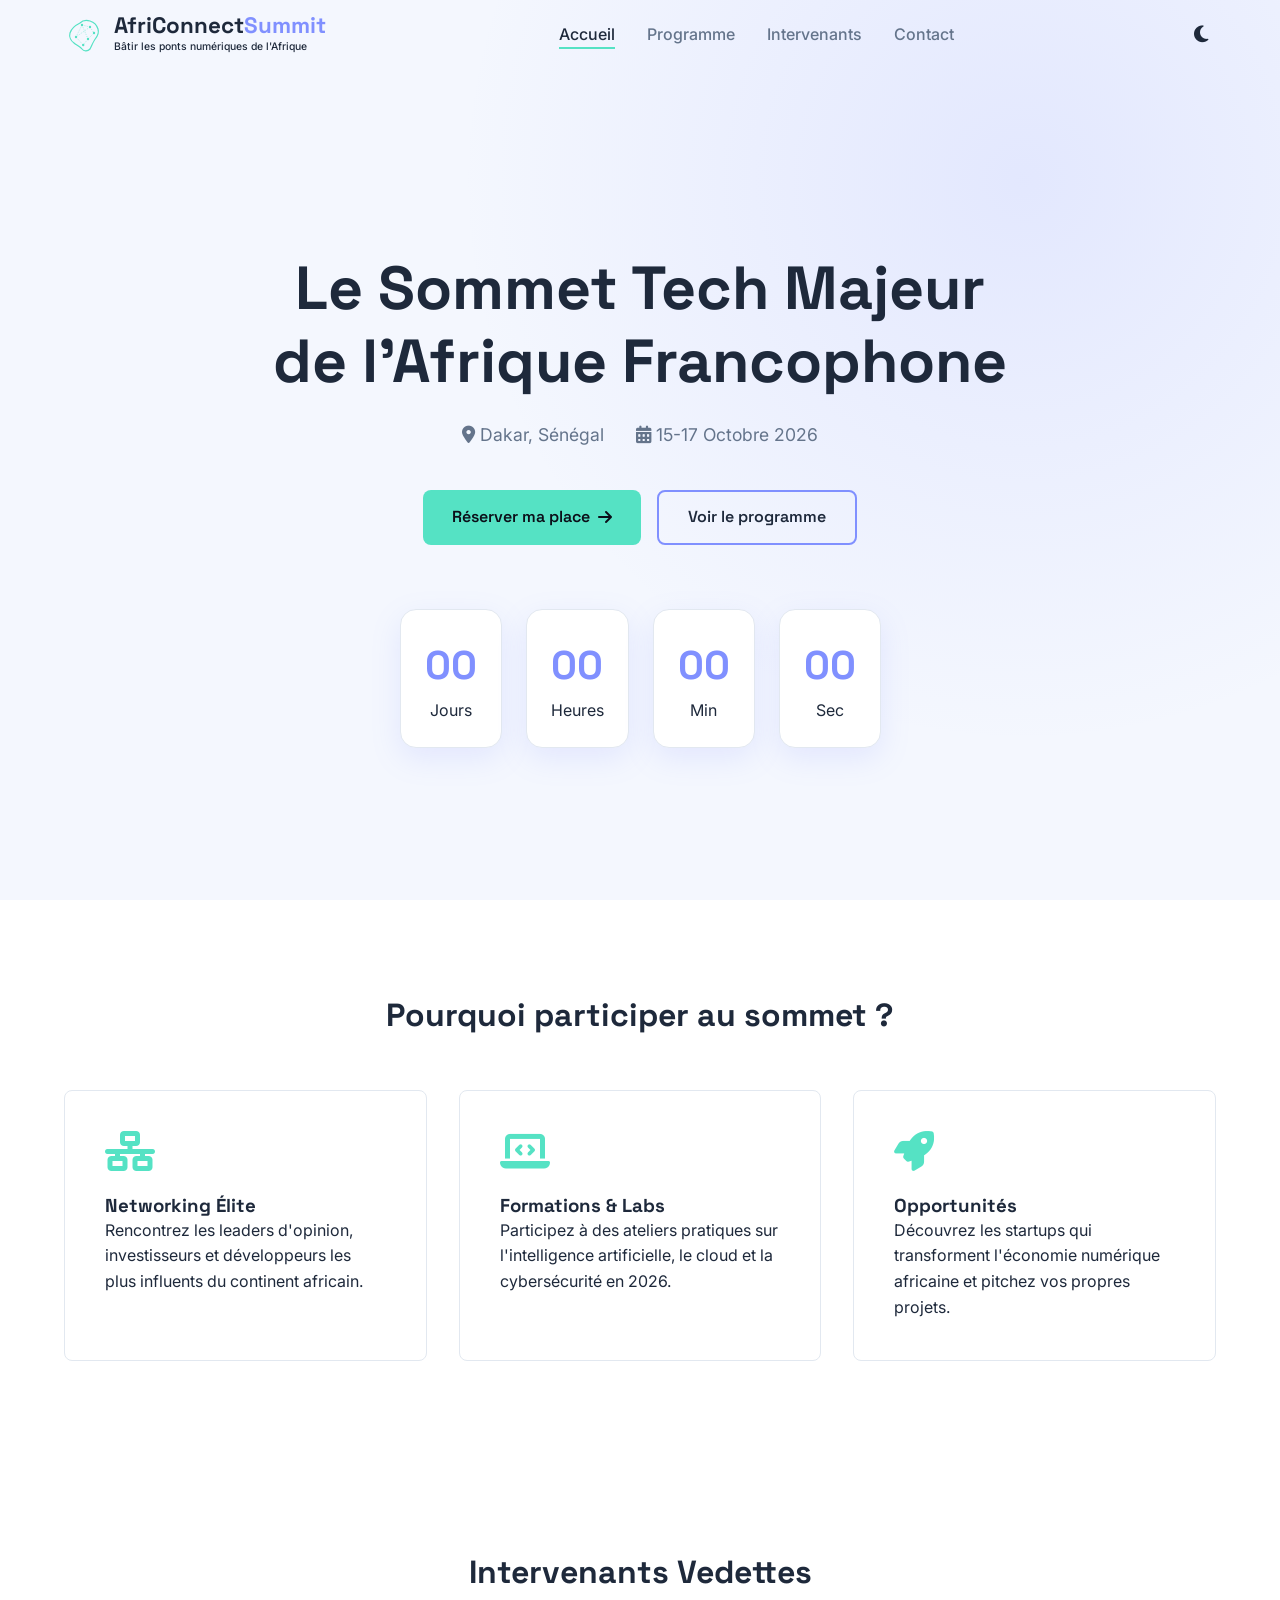
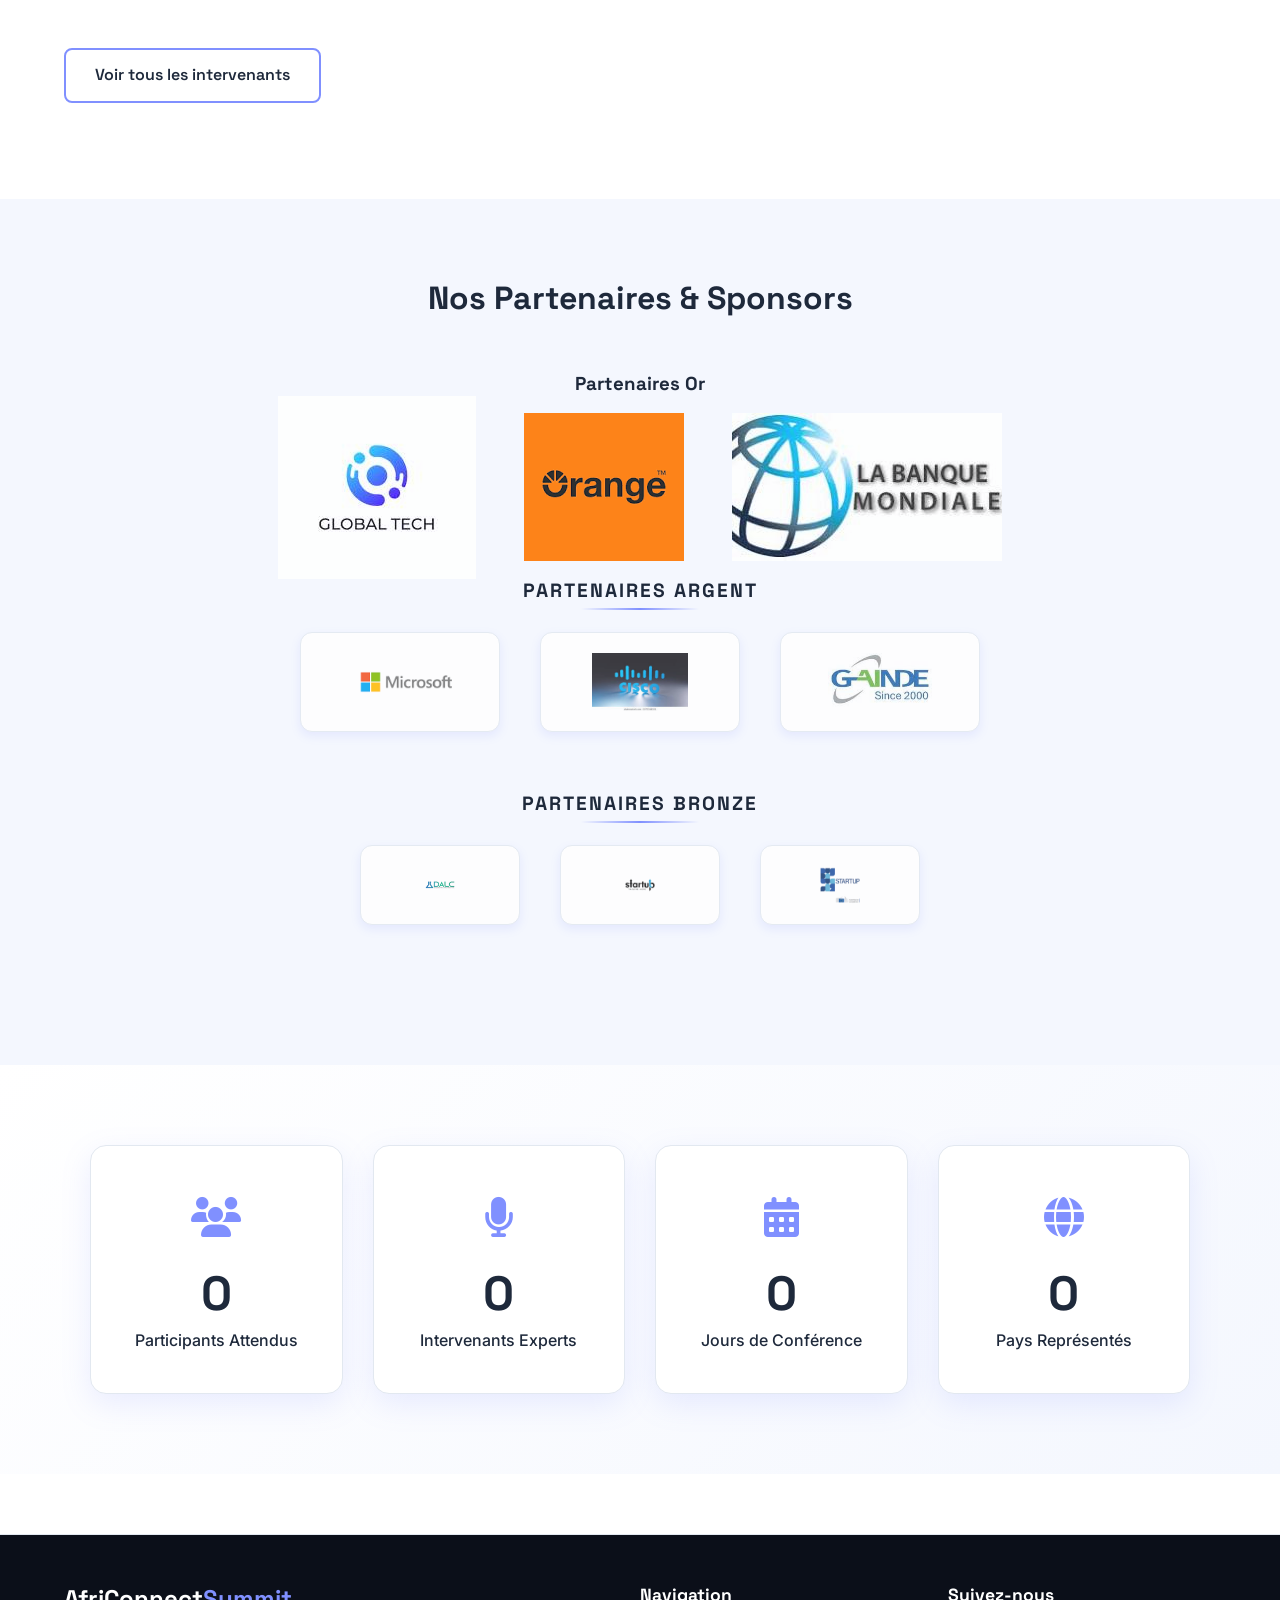
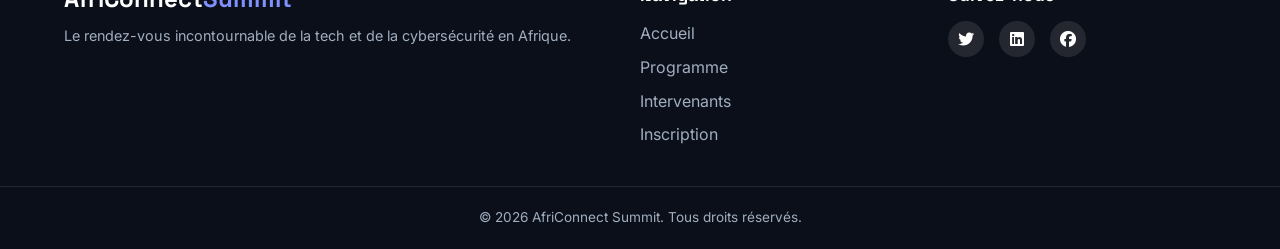
==== commit 8c9d4534: "page contact avec validation stricte du formulaire en js et faq en accordeon css et quelques modifia" ====
--- a/index.html
+++ b/index.html
@@ -38,11 +38,11 @@
             </a>
 
             <ul class="nav-links">
-                <li><a href="index.html" class="active">Accueil</a></li>
-                <li><a href="programme.html">Programme</a></li>
-                <li><a href="index.html#intervenants">Intervenants</a></li>
-                <li><a href="index.html#inscription">Inscription</a></li>
-            </ul>
+    <li><a href="index.html" class="active">Accueil</a></li>
+    <li><a href="programme.html">Programme</a></li>
+    <li><a href="intervenants.html">Intervenants</a></li>
+    <li><a href="contact.html">Contact</a></li>
+</ul>
 
             <button id="theme-toggle" class="theme-btn" aria-label="Changer de thème">
                 <i class="fas fa-moon"></i>
--- a/css/style.css
+++ b/css/style.css
@@ -1007,4 +1007,294 @@
 .page-title {
     font-family: var(--font-title), 'Space Grotesk', sans-serif !important;
     font-weight: 700;
+}
+/* --- FILTRAGE INTERVENANTS --- */
+.filter-container {
+    display: flex;
+    justify-content: center;
+    flex-wrap: wrap;
+    gap: 12px;
+    margin-bottom: 40px;
+}
+
+.filter-btn {
+    padding: 10px 20px;
+    border: 1px solid var(--border-color);
+    border-radius: 25px;
+    background: var(--bg-secondary);
+    color: var(--text-primary);
+    font-weight: 500;
+    cursor: pointer;
+    transition: all 0.3s ease;
+}
+
+.filter-btn.active, .filter-btn:hover {
+    background: var(--brand-primary, #63b5e5);
+    color: #fff;
+    border-color: var(--brand-primary, #63b5e5);
+}
+
+/* GRILLE RESPONSIVE 3x3 */
+.speakers-grid {
+    display: grid;
+    grid-template-columns: repeat(auto-fill, minmax(280px, 1fr));
+    gap: 25px;
+    margin-bottom: 60px;
+}
+
+.speaker-card {
+    background: var(--bg-secondary);
+    border: 1px solid var(--border-color);
+    border-radius: 12px;
+    padding: 25px;
+    text-align: center;
+    transition: transform 0.3s ease, opacity 0.3s ease;
+}
+
+.speaker-card.hide {
+    display: none;
+}
+
+.speaker-card:hover {
+    transform: translateY(-5px);
+}
+
+.speaker-img {
+    width: 80px;
+    height: 80px;
+    margin: 0 auto 15px;
+    border-radius: 50%;
+    background: var(--bg-primary);
+    display: flex;
+    align-items: center;
+    justify-content: center;
+    font-size: 2rem;
+    color: var(--brand-primary, #63b5e5);
+}
+
+.speaker-badge {
+    display: inline-block;
+    padding: 4px 12px;
+    border-radius: 15px;
+    font-size: 0.75rem;
+    font-weight: 600;
+    background: rgba(99, 181, 229, 0.15);
+    color: var(--brand-primary, #63b5e5);
+    margin-bottom: 10px;
+}
+
+.speaker-info h3 {
+    font-size: 1.2rem;
+    margin-bottom: 5px;
+    color: var(--text-primary);
+}
+
+.speaker-role {
+    font-size: 0.9rem;
+    color: var(--text-muted);
+}
+/* Style par défaut de la navbar */
+.navbar-header {
+    position: fixed;
+    top: 0;
+    left: 0;
+    width: 100%;
+    z-index: 1000;
+    background-color: transparent;
+    transition: background-color 0.3s ease, box-shadow 0.3s ease;
+}
+
+/* Style quand on défile la page */
+.navbar-header.scrolled {
+    background-color: var(--bg-primary, #ffffff);
+    box-shadow: 0 4px 15px rgba(0, 0, 0, 0.08);
+}
+
+[data-theme="dark"] .navbar-header.scrolled {
+    background-color: #0d1117;
+    box-shadow: 0 4px 15px rgba(0, 0, 0, 0.4);
+}
+/* --- PAGE CONTACT & FAQ --- */
+.contact-wrapper {
+    display: flex;
+    flex-wrap: wrap;
+    gap: 30px;
+    margin-bottom: 60px;
+}
+
+.contact-form-card, .faq-card {
+    flex: 1 1 450px;
+    background: var(--bg-secondary);
+    border: 1px solid var(--border-color);
+    border-radius: 12px;
+    padding: 30px;
+}
+
+.contact-form-card h2, .faq-card h2 {
+    font-size: 1.5rem;
+    margin-bottom: 20px;
+    color: var(--text-primary);
+}
+
+/* FORMULAIRE FLEXBOX */
+#contact-form {
+    display: flex;
+    flex-direction: column;
+    gap: 18px;
+}
+
+.form-group {
+    display: flex;
+    flex-direction: column;
+    gap: 6px;
+}
+
+.form-group label {
+    font-size: 0.9rem;
+    font-weight: 600;
+    color: var(--text-primary);
+}
+
+.form-group .required {
+    color: #e63946;
+}
+
+.form-group input, 
+.form-group select, 
+.form-group textarea {
+    width: 100%;
+    padding: 12px 14px;
+    border: 1px solid var(--border-color);
+    border-radius: 8px;
+    background: var(--bg-primary);
+    color: var(--text-primary);
+    font-size: 0.95rem;
+    transition: border-color 0.3s, box-shadow 0.3s;
+}
+
+.form-group input:focus, 
+.form-group select:focus, 
+.form-group textarea:focus {
+    outline: none;
+    border-color: var(--brand-primary, #63b5e5);
+    box-shadow: 0 0 0 3px rgba(99, 181, 229, 0.2);
+}
+
+/* ERREURS ET ALERTES VISUELLES */
+.form-group.error input,
+.form-group.error select,
+.form-group.error textarea {
+    border-color: #e63946 !important;
+    background-color: rgba(230, 57, 70, 0.04);
+}
+
+.form-group.success input,
+.form-group.success select,
+.form-group.success textarea {
+    border-color: #2a9d8f !important;
+}
+
+.error-msg {
+    display: none;
+    font-size: 0.8rem;
+    color: #e63946;
+    margin-top: 2px;
+}
+
+.form-group.error .error-msg {
+    display: block;
+}
+
+.submit-btn {
+    padding: 14px;
+    background: var(--brand-primary, #63b5e5);
+    color: #fff;
+    border: none;
+    border-radius: 8px;
+    font-weight: 600;
+    font-size: 1rem;
+    cursor: pointer;
+    transition: background 0.3s ease;
+}
+
+.submit-btn:hover {
+    opacity: 0.9;
+}
+
+.success-alert {
+    display: none;
+    padding: 12px 15px;
+    background: #d4edda;
+    color: #155724;
+    border: 1px solid #c3e6cb;
+    border-radius: 8px;
+    font-size: 0.9rem;
+    margin-top: 10px;
+}
+
+/* FAQ PUR CSS (ACCORDÉON SANS JS) */
+.faq-accordion {
+    display: flex;
+    flex-direction: column;
+    gap: 12px;
+}
+
+.faq-item {
+    border: 1px solid var(--border-color);
+    border-radius: 8px;
+    background: var(--bg-primary);
+    overflow: hidden;
+    transition: border-color 0.3s ease;
+}
+
+.faq-item[open] {
+    border-color: var(--brand-primary, #63b5e5);
+}
+
+.faq-question {
+    padding: 16px;
+    font-weight: 600;
+    cursor: pointer;
+    display: flex;
+    justify-content: space-between;
+    align-items: center;
+    list-style: none; /* Cache la flèche HTML par défaut */
+    color: var(--text-primary);
+}
+
+.faq-question::-webkit-details-marker {
+    display: none; /* Cache la flèche sous Chrome/Safari */
+}
+
+.faq-icon {
+    font-size: 0.85rem;
+    transition: transform 0.3s ease;
+    color: var(--brand-primary, #63b5e5);
+}
+
+.faq-item[open] .faq-icon {
+    transform: rotate(180deg);
+}
+
+.faq-answer {
+    padding: 0 16px 16px 16px;
+    font-size: 0.9rem;
+    color: var(--text-muted);
+    line-height: 1.5;
+}
+/* Container de la section Carte */
+.map-container, 
+.map-section iframe {
+    max-width: 800px; /* Limite la largeur au lieu de prendre 100% de l'écran */
+    height: 250px !important; /* Réduit la hauteur de la carte (ex: 250px au lieu de 400px ou 450px) */
+    margin: 0 auto; /* Centre la carte horizontalement */
+    border-radius: 12px; /* Arrondit légèrement les coins */
+    overflow: hidden;
+}
+
+/* Espacement du titre 'Nous localiser' */
+.map-section h2, 
+.location-title {
+    font-size: 1.3rem;
+    margin-bottom: 15px;
 }
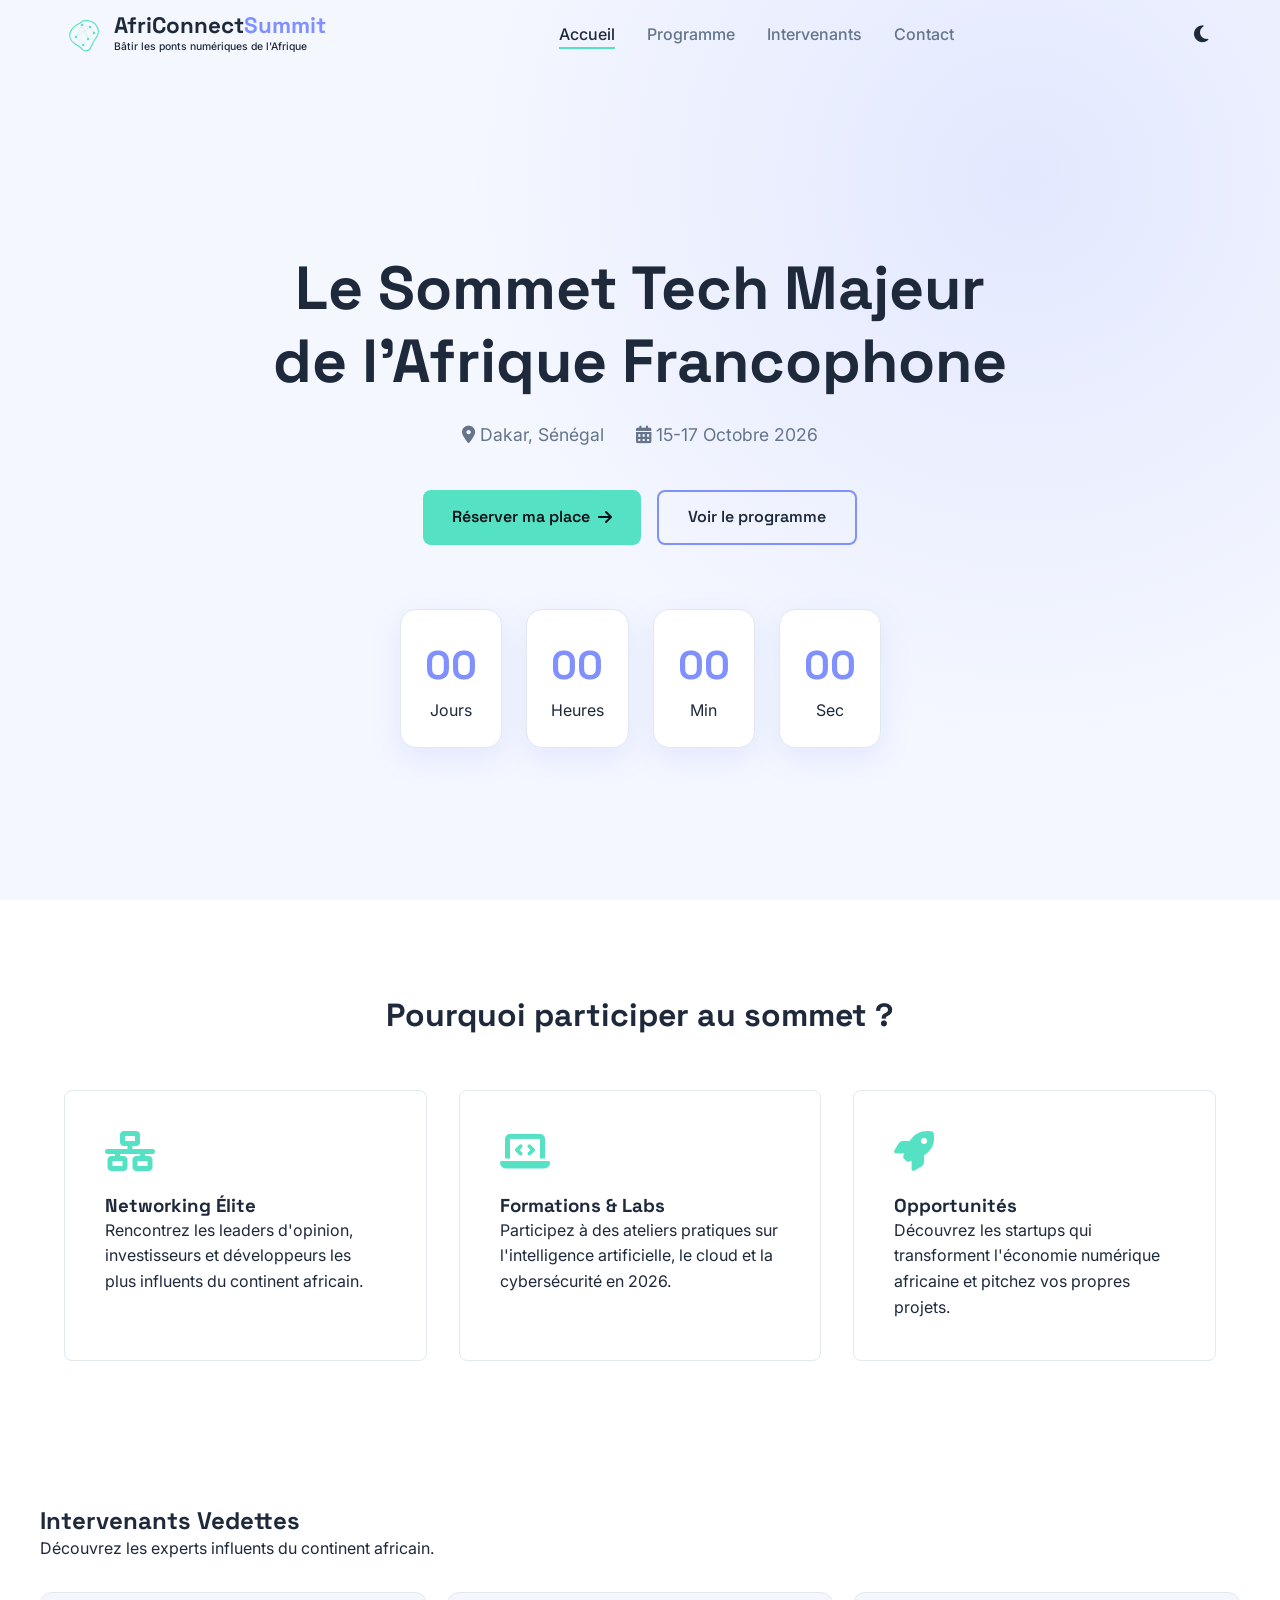
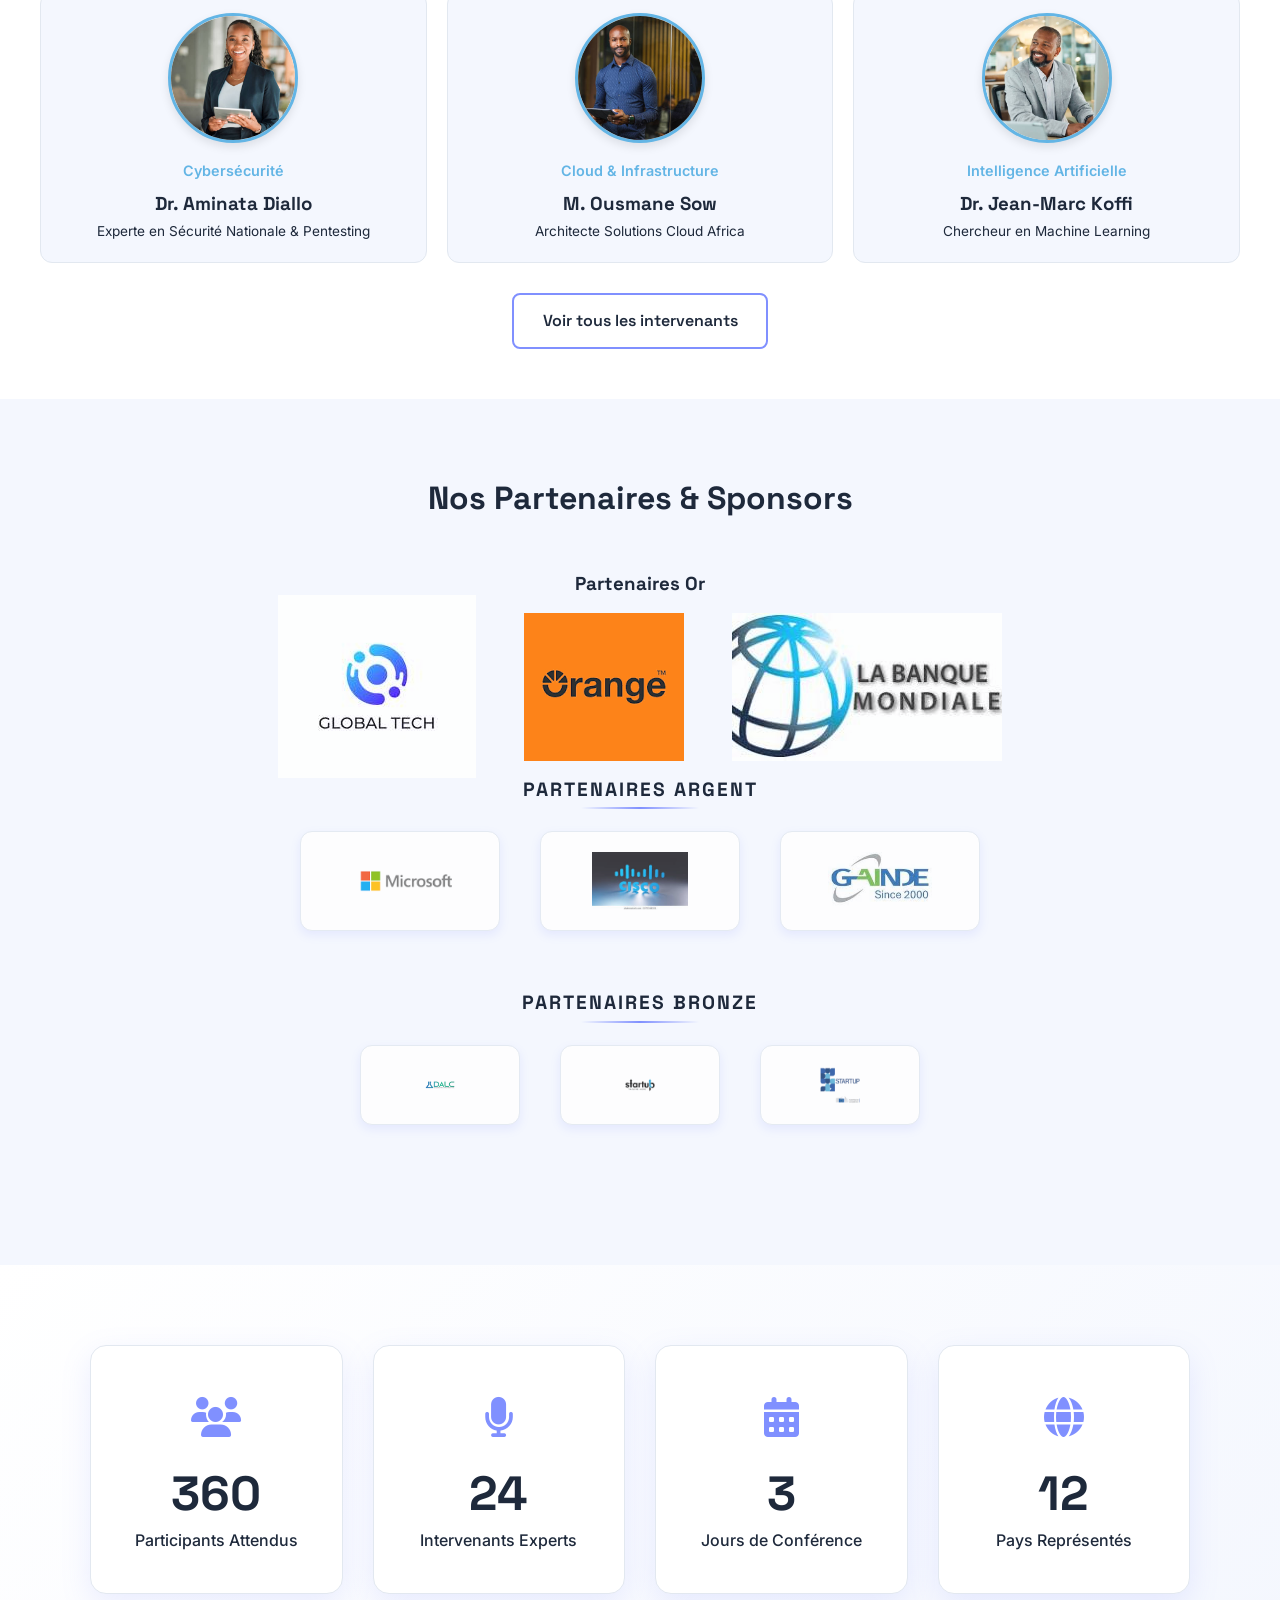
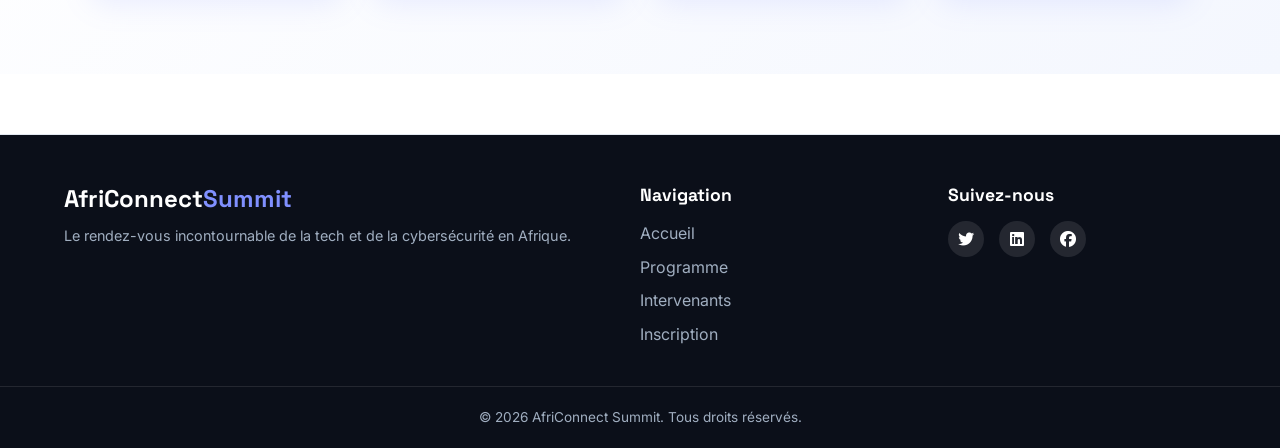
==== commit 41c1bc6f: "finalisation du readme, commentaires du code et optimisations de l'accessibilite et réglage du bouto" ====
--- a/index.html
+++ b/index.html
@@ -107,16 +107,53 @@
             </div>
         </section>
 
-        <section class="featured-section section-padding">
-            <div class="container">
-                <h2 class="section-title">Intervenants Vedettes</h2>
-                <div class="speakers-grid-featured">
-                    </div>
-                <div class="center-btn">
-                    <a href="intervenants.html" class="btn btn-secondary">Voir tous les intervenants</a>
-                </div>
-            </div>
-        </section>
+        
+         <section class="container" style="padding: 50px 0;">
+    <div class="text-center" style="margin-bottom: 30px;">
+        <h2>Intervenants Vedettes</h2>
+        <p>Découvrez les experts influents du continent africain.</p>
+    </div>
+
+    <!-- Grille des Intervenants Vedettes -->
+    <div style="display: flex; flex-wrap: wrap; gap: 20px; justify-content: center;">
+        
+        <!-- Carte 1 -->
+        <div class="speaker-card" style="flex: 1 1 280px; max-width: 320px; background: var(--bg-secondary); border: 1px solid var(--border-color); border-radius: 12px; padding: 20px; text-align: center;">
+            <div class="speaker-img" style="width: 100px; height: 100px; margin: 0 auto 15px; border-radius: 50%; overflow: hidden; border: 3px solid #63b5e5;">
+                <img src="images/femme1.jpg" alt="Dr. Aminata Diallo" style="width: 100%; height: 100%; object-fit: cover;">
+            </div>
+            <span style="color: #63b5e5; font-weight: 600; font-size: 0.9rem;">Cybersécurité</span>
+            <h3 style="margin: 10px 0 5px;">Dr. Aminata Diallo</h3>
+            <p style="font-size: 0.85rem; color: var(--text-muted);">Experte en Sécurité Nationale & Pentesting</p>
+        </div>
+
+        <!-- Carte 2 -->
+        <div class="speaker-card" style="flex: 1 1 280px; max-width: 320px; background: var(--bg-secondary); border: 1px solid var(--border-color); border-radius: 12px; padding: 20px; text-align: center;">
+            <div class="speaker-img" style="width: 100px; height: 100px; margin: 0 auto 15px; border-radius: 50%; overflow: hidden; border: 3px solid #63b5e5;">
+                <img src="images/homme1.jpg" alt="M. Ousmane Sow" style="width: 100%; height: 100%; object-fit: cover;">
+            </div>
+            <span style="color: #63b5e5; font-weight: 600; font-size: 0.9rem;">Cloud & Infrastructure</span>
+            <h3 style="margin: 10px 0 5px;">M. Ousmane Sow</h3>
+            <p style="font-size: 0.85rem; color: var(--text-muted);">Architecte Solutions Cloud Africa</p>
+        </div>
+
+        <!-- Carte 3 -->
+        <div class="speaker-card" style="flex: 1 1 280px; max-width: 320px; background: var(--bg-secondary); border: 1px solid var(--border-color); border-radius: 12px; padding: 20px; text-align: center;">
+            <div class="speaker-img" style="width: 100px; height: 100px; margin: 0 auto 15px; border-radius: 50%; overflow: hidden; border: 3px solid #63b5e5;">
+                <img src="images/homme2.jpg" alt="Dr. Jean-Marc Koffi" style="width: 100%; height: 100%; object-fit: cover;">
+            </div>
+            <span style="color: #63b5e5; font-weight: 600; font-size: 0.9rem;">Intelligence Artificielle</span>
+            <h3 style="margin: 10px 0 5px;">Dr. Jean-Marc Koffi</h3>
+            <p style="font-size: 0.85rem; color: var(--text-muted);">Chercheur en Machine Learning</p>
+        </div>
+
+    </div>
+
+    <!-- Bouton vers la page intervenants -->
+    <div style="text-align: center; margin-top: 30px;">
+        <a href="intervenants.html" class="btn btn-secondary">Voir tous les intervenants</a>
+    </div>
+</section>
 
         <section class="sponsors-section section-padding">
             <div class="container">
@@ -236,7 +273,13 @@
         <div class="footer-bottom text-center">
             <p>&copy; 2026 AfriConnect Summit. Tous droits réservés.</p>
         </div>
+        <button id="backToTop" class="back-to-top" aria-label="Retour en haut">
+    <i class="fas fa-arrow-up"></i>
+</button>
     </footer>
+    <script src="js/main.js"></script>
+    <!-- Bouton Retour en Haut -->
+
 
 </body>
 </html>
--- a/css/style.css
+++ b/css/style.css
@@ -1297,4 +1297,137 @@
 .location-title {
     font-size: 1.3rem;
     margin-bottom: 15px;
-}+}
+/* Navbar fixe et changement au scroll */
+.navbar-header {
+    position: fixed;
+    top: 0;
+    left: 0;
+    width: 100%;
+    z-index: 1000;
+    transition: background-color 0.3s ease, box-shadow 0.3s ease;
+}
+
+.navbar-header.scrolled {
+    background-color: var(--bg-primary, #ffffff);
+    box-shadow: 0 4px 20px rgba(0, 0, 0, 0.1);
+}
+
+[data-theme="dark"] .navbar-header.scrolled {
+    background-color: #0b0f19;
+    box-shadow: 0 4px 20px rgba(0, 0, 0, 0.5);
+}
+
+/* Bouton Retour en Haut */
+#back-to-top {
+    position: fixed;
+    bottom: 30px;
+    right: 30px;
+    width: 45px;
+    height: 45px;
+    border-radius: 50%;
+    background-color: var(--brand-primary, #63b5e5);
+    color: #ffffff;
+    border: none;
+    cursor: pointer;
+    display: flex;
+    align-items: center;
+    justify-content: center;
+    font-size: 1.1rem;
+    box-shadow: 0 4px 10px rgba(0, 0, 0, 0.2);
+    opacity: 0;
+    visibility: hidden;
+    transition: opacity 0.3s ease, visibility 0.3s ease, transform 0.2s ease;
+    z-index: 999;
+}
+
+#back-to-top.show {
+    opacity: 1;
+    visibility: visible;
+}
+
+#back-to-top:hover {
+    transform: translateY(-5px);
+}
+/* 1. La grille principale des intervenants */
+.speakers-grid {
+    display: grid !important;
+    /* Force 3 colonnes de taille égale sur grand écran */
+    grid-template-columns: repeat(3, 1fr) !important; 
+    gap: 25px !important;
+    width: 100% !important;
+    max-width: 1200px !important;
+    margin: 30px auto !important;
+    padding: 0 15px !important;
+    box-sizing: border-box !important;
+}
+
+/* 2. Les cartes d'intervenants */
+.speaker-card {
+    width: 100% !important; /* Remplit sa colonne dans la grille */
+    max-width: none !important; /* Annule toute restriction de largeur fixe */
+    background-color: var(--bg-secondary, #ffffff);
+    border: 1px solid var(--border-color, #e5e7eb);
+    border-radius: 12px;
+    padding: 25px 20px;
+    text-align: center;
+    box-sizing: border-box !important;
+}
+
+/* 3. Adaptabilité sur mobile et tablette */
+@media (max-width: 992px) {
+    .speakers-grid {
+        grid-template-columns: repeat(2, 1fr) !important; /* 2 colonnes sur tablette */
+    }
+}
+
+@media (max-width: 600px) {
+    .speakers-grid {
+        grid-template-columns: 1fr !important; /* 1 colonne sur smartphone */
+    }
+}
+/* Taille augmentée des photos des intervenants */
+.speaker-img {
+    width: 130px !important;  /* Précédemment 80px ou 100px */
+    height: 130px !important; /* Précédemment 80px ou 100px */
+    margin: 0 auto 18px auto; /* Centre la photo avec un espace en dessous */
+    border-radius: 50%;       /* Conserve la forme circulaire */
+    overflow: hidden;         /* Coupe tout ce qui dépasse du cercle */
+    border: 3px solid var(--brand-primary, #63b5e5); /* Bordure élégante autour de l'image */
+    box-shadow: 0 4px 10px rgba(0, 0, 0, 0.1);       /* Légère ombre portée */
+}
+
+/* Ajustement de l'image à l'intérieur */
+.speaker-img img {
+    width: 100%;
+    height: 100%;
+    object-fit: cover; /* Assure que la photo ne soit ni étirée ni déformée */
+}
+.back-to-top {
+    position: fixed;
+    bottom: 30px;
+    right: 30px;
+    width: 45px;
+    height: 45px;
+    background-color: var(--brand-primary, #63b5e5);
+    color: #fff;
+    border: none;
+    border-radius: 50%;
+    cursor: pointer;
+    display: none; /* Masqué par défaut */
+    align-items: center;
+    justify-content: center;
+    font-size: 1.2rem;
+    box-shadow: 0 4px 10px rgba(0,0,0,0.2);
+    transition: all 0.3s ease;
+    z-index: 1000;
+}
+
+.back-to-top:hover {
+    transform: translateY(-5px);
+    background-color: #4092c4;
+}
+
+.back-to-top.show {
+    display: flex !important; /* Affiché quand on scroll */
+}
